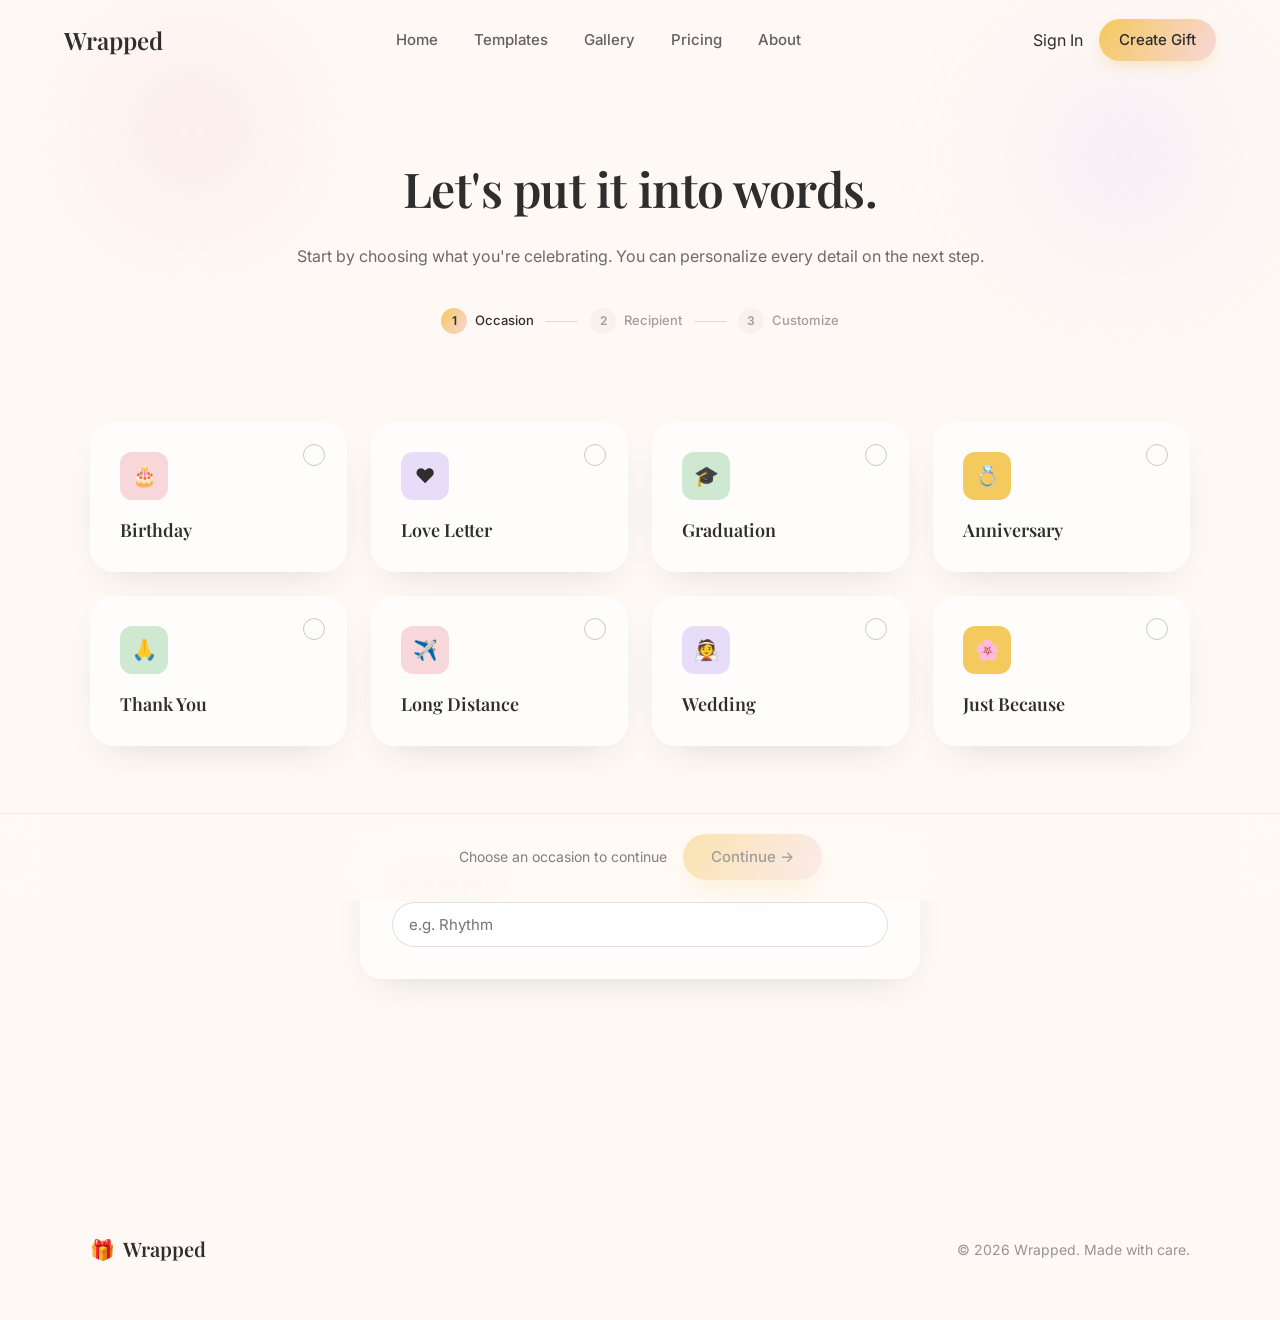
==== create-gift.html @ e84c3d4f "Add files via upload" ====
<!DOCTYPE html>
<html lang="en">
<head>
<meta charset="UTF-8" />
<meta name="viewport" content="width=device-width, initial-scale=1.0" />
<title>Create a Gift — Wrapped</title>
<meta name="description" content="Choose an occasion and start building a personalized digital gift on Wrapped." />

<link rel="preconnect" href="https://fonts.googleapis.com">
<link href="https://fonts.googleapis.com/css2?family=Playfair+Display:ital,wght@0,500;0,600;0,700;1,500&family=Inter:wght@400;500;600;700&display=swap" rel="stylesheet">
<link rel="stylesheet" href="style.css">
</head>

<body>

<!-- ============ NAVBAR (identical to index.html) ============ -->
<header class="navbar" id="navbar">
  <div class="navbar-inner">
    <a href="index.html" class="logo font-serif"><span>Wrapped</span></a>

    <nav class="nav-links">
      <a href="index.html">Home</a>
      <a href="#">Templates</a>
      <a href="#">Gallery</a>
      <a href="#">Pricing</a>
      <a href="#">About</a>
    </nav>

    <div class="nav-right">
      <a href="#">Sign In</a>
      <a href="create-gift.html" class="btn-primary">Create Gift</a>
    </div>

    <button class="menu-btn" id="menuBtn" aria-label="Toggle menu">
      <svg class="icon" viewBox="0 0 24 24"><line x1="3" y1="6" x2="21" y2="6"/><line x1="3" y1="12" x2="21" y2="12"/><line x1="3" y1="18" x2="21" y2="18"/></svg>
    </button>
  </div>

  <div class="mobile-menu" id="mobileMenu">
    <a href="index.html">Home</a>
    <a href="#">Templates</a>
    <a href="#">Gallery</a>
    <a href="#">Pricing</a>
    <a href="#">About</a>
    <a href="#">Sign In</a>
    <a href="create-gift.html" class="btn-primary" style="width:fit-content">Create Gift</a>
  </div>
</header>

<main>

  <!-- ============ PAGE HERO ============ -->
  <section class="page-hero">
    <div class="hero-bg">
      <div class="blob" style="top:10%; left:8%; width:180px; height:180px; background:var(--blush); filter:blur(60px); animation-duration:15s;"></div>
      <div class="blob" style="top:14%; left:80%; width:200px; height:200px; background:var(--lavender); filter:blur(65px); animation-duration:19s;"></div>
    </div>

    <div class="page-hero-inner reveal">
      <h1 class="font-serif">Let's put it into words.</h1>
      <p class="lead opacity-70">Start by choosing what you're celebrating. You can personalize every detail on the next step.</p>

      <!-- Step progress, built for reuse by editor.html / preview.html -->
      <div class="step-progress">
        <div class="step active">
          <span class="dot">1</span> Occasion
        </div>
        <span class="connector"></span>
        <div class="step">
          <span class="dot">2</span> Recipient
        </div>
        <span class="connector"></span>
        <div class="step">
          <span class="dot">3</span> Customize
        </div>
      </div>
    </div>
  </section>

  <!-- ============ OCCASION PICKER ============ -->
  <!-- No .occ-card exists on index.html to reuse (the homepage has no
       occasion grid), so this borrows .how-card's rounded/shadow/hover
       language instead — see .occasion-card in style.css. -->
  <section class="occasion-picker">
    <div class="occasion-grid" id="occasionGrid">
      <button type="button" class="reveal occasion-card" data-occasion="Birthday">
        <div class="occasion-icon" style="background:var(--blush)">🎂</div>
        <div class="title font-serif">Birthday</div>
        <span class="check"><svg viewBox="0 0 24 24" fill="none" stroke="currentColor"><polyline points="20 6 9 17 4 12"/></svg></span>
      </button>
      <button type="button" class="reveal occasion-card" data-occasion="Love Letter" style="transition-delay:60ms">
        <div class="occasion-icon" style="background:var(--lavender)">❤️</div>
        <div class="title font-serif">Love Letter</div>
        <span class="check"><svg viewBox="0 0 24 24" fill="none" stroke="currentColor"><polyline points="20 6 9 17 4 12"/></svg></span>
      </button>
      <button type="button" class="reveal occasion-card" data-occasion="Graduation" style="transition-delay:120ms">
        <div class="occasion-icon" style="background:var(--sage)">🎓</div>
        <div class="title font-serif">Graduation</div>
        <span class="check"><svg viewBox="0 0 24 24" fill="none" stroke="currentColor"><polyline points="20 6 9 17 4 12"/></svg></span>
      </button>
      <button type="button" class="reveal occasion-card" data-occasion="Anniversary" style="transition-delay:180ms">
        <div class="occasion-icon" style="background:var(--gold)">💍</div>
        <div class="title font-serif">Anniversary</div>
        <span class="check"><svg viewBox="0 0 24 24" fill="none" stroke="currentColor"><polyline points="20 6 9 17 4 12"/></svg></span>
      </button>
      <button type="button" class="reveal occasion-card" data-occasion="Thank You">
        <div class="occasion-icon" style="background:var(--sage)">🙏</div>
        <div class="title font-serif">Thank You</div>
        <span class="check"><svg viewBox="0 0 24 24" fill="none" stroke="currentColor"><polyline points="20 6 9 17 4 12"/></svg></span>
      </button>
      <button type="button" class="reveal occasion-card" data-occasion="Long Distance" style="transition-delay:60ms">
        <div class="occasion-icon" style="background:var(--blush)">✈️</div>
        <div class="title font-serif">Long Distance</div>
        <span class="check"><svg viewBox="0 0 24 24" fill="none" stroke="currentColor"><polyline points="20 6 9 17 4 12"/></svg></span>
      </button>
      <button type="button" class="reveal occasion-card" data-occasion="Wedding" style="transition-delay:120ms">
        <div class="occasion-icon" style="background:var(--lavender)">👰</div>
        <div class="title font-serif">Wedding</div>
        <span class="check"><svg viewBox="0 0 24 24" fill="none" stroke="currentColor"><polyline points="20 6 9 17 4 12"/></svg></span>
      </button>
      <button type="button" class="reveal occasion-card" data-occasion="Just Because" style="transition-delay:180ms">
        <div class="occasion-icon" style="background:var(--gold)">🌸</div>
        <div class="title font-serif">Just Because</div>
        <span class="check"><svg viewBox="0 0 24 24" fill="none" stroke="currentColor"><polyline points="20 6 9 17 4 12"/></svg></span>
      </button>
    </div>
  </section>

  <!-- ============ RECIPIENT ============ -->
  <section style="padding: 0 24px 48px;">
    <div class="recipient-card reveal">
      <label for="recipientName">Who is this gift for?</label>
      <input type="text" id="recipientName" name="recipientName" placeholder="e.g. Rhythm" autocomplete="off">
    </div>
  </section>

  <!-- ============ STICKY CONTINUE BAR ============ -->
  <div class="continue-bar">
    <span class="selection-hint" id="selectionHint">Choose an occasion to continue</span>
    <!-- Points to the next step of the flow (editor.html), to be built next -->
    <a href="editor.html" class="btn-hero" id="continueBtn" aria-disabled="true">Continue →</a>
  </div>

</main>

<!-- ============ FOOTER (identical to index.html) ============ -->
<footer class="footer">
  <div class="footer-inner">
    <div class="logo font-serif" style="font-size:1.25rem"><span>🎁</span><span>Wrapped</span></div>
    <div class="footer-copy">© <span id="year"></span> Wrapped. Made with care.</div>
  </div>
</footer>

<script src="script.js"></script>
<script src="create-gift.js"></script>
</body>
</html>
---- style.css ----
/* ==========================================================================
   WRAPPED — GLOBAL STYLESHEET
   Shared design system for the whole site (index.html, create-gift.html,
   and future pages). Extracted directly from the original index.html so
   the visual identity stays exactly the same.

   Sections:
     1. Design tokens
     2. Base / reset
     3. Animations
     4. Scroll-reveal utility
     5. Navbar
     6. Buttons
     7. Hero
     8. Gift box illustration
     9. Icons
    10. How it works
    11. Featured preview
    12. Testimonials
    13. Final CTA
    14. Footer
    15. Onboarding / create-gift page (new — additive only)
   ========================================================================== */

/* ---------- 1. Design tokens ---------- */
:root {
  --cream: #FFF9F5;
  --beige: #F6EFE8;
  --blush: #F8D7DA;
  --lavender: #E8DDF8;
  --gold: #F4C95D;
  --sage: #CFE8D2;
  --charcoal: #2E2E2E;
  --radius-lg: 28px;
  --radius-md: 22px;
  --radius-sm: 14px;
}

/* ---------- 2. Base / reset ---------- */
* { box-sizing: border-box; margin: 0; padding: 0; }
html { scroll-behavior: smooth; }
body {
  font-family: 'Inter', sans-serif;
  background: var(--cream);
  color: var(--charcoal);
  line-height: 1.5;
  -webkit-font-smoothing: antialiased;
}
h1, h2, h3, .font-serif { font-family: 'Playfair Display', serif; }
a { color: inherit; text-decoration: none; }
button { font-family: inherit; border: none; cursor: pointer; }
img, svg { display: block; }
.container { max-width: 1200px; margin: 0 auto; padding: 0 24px; }
.opacity-70 { opacity: .7; }
.opacity-65 { opacity: .65; }
.opacity-60 { opacity: .6; }
.opacity-50 { opacity: .5; }

/* ---------- 3. Animations ---------- */
@keyframes float {
  0%, 100% { transform: translateY(0px); }
  50% { transform: translateY(-14px); }
}
@keyframes floaty {
  0%, 100% { transform: translate(0,0); }
  50% { transform: translate(20px,-25px); }
}
@keyframes twinkle {
  0%, 100% { opacity: 0.2; }
  50% { opacity: 1; }
}
@keyframes sparkle {
  0%, 100% { opacity: 0.3; transform: scale(0.8) rotate(0deg); }
  50% { opacity: 1; transform: scale(1.1) rotate(15deg); }
}
@keyframes pulse {
  0%, 100% { opacity: 1; }
  50% { opacity: .4; }
}
.float-anim { animation: float 6s ease-in-out infinite; }
.twinkle-anim { animation: twinkle 3s ease-in-out infinite; }
.sparkle-anim { animation: sparkle 2.4s ease-in-out infinite; }
.pulse-anim { animation: pulse 1.8s ease-in-out infinite; }

/* ---------- 4. Scroll-reveal utility ---------- */
.reveal {
  opacity: 0;
  transform: translateY(28px);
  transition: opacity 0.8s cubic-bezier(.2,.8,.2,1), transform 0.8s cubic-bezier(.2,.8,.2,1);
}
.reveal.visible { opacity: 1; transform: translateY(0); }

@media (prefers-reduced-motion: reduce) {
  .float-anim, .twinkle-anim, .sparkle-anim, .pulse-anim { animation: none; }
  .reveal { transition: none; opacity: 1; transform: none; }
}

/* ---------- 5. Navbar ---------- */
.navbar {
  position: fixed; top: 0; left: 0; right: 0; z-index: 50;
  background: transparent; transition: all .5s ease;
}
.navbar.scrolled {
  background: rgba(255,249,245,0.75);
  backdrop-filter: blur(16px);
  -webkit-backdrop-filter: blur(16px);
  box-shadow: 0 8px 30px -12px rgba(46,46,46,0.12);
}
.navbar-inner {
  max-width: 1200px; margin: 0 auto; padding: 0 24px;
  height: 80px; display: flex; align-items: center; justify-content: space-between;
}
.logo { display: flex; align-items: center; gap: 8px; font-size: 1.5rem; font-weight: 600; }
.nav-links { display: flex; align-items: center; gap: 36px; }
.nav-links a { font-size: 15px; font-weight: 500; opacity: .75; transition: opacity .2s ease; }
.nav-links a:hover { opacity: 1; }
.nav-right { display: flex; align-items: center; gap: 16px; }
.menu-btn { display: none; background: none; }
.mobile-menu {
  display: none; flex-direction: column; gap: 16px;
  padding: 0 24px 24px; background: rgba(255,249,245,0.97);
}
.mobile-menu.open { display: flex; }
.mobile-menu a { font-size: 15px; font-weight: 500; }

@media (max-width: 860px) {
  .nav-links, .nav-right { display: none; }
  .menu-btn { display: block; }
}

/* ---------- 6. Buttons ---------- */
.btn-primary {
  padding: 10px 20px; border-radius: 999px; font-size: 15px; font-weight: 500;
  background: linear-gradient(120deg, var(--gold), var(--blush));
  color: var(--charcoal);
  box-shadow: 0 6px 18px -6px rgba(244,201,93,.6);
  transition: transform .25s ease;
  display: inline-block;
}
.btn-primary:hover { transform: translateY(-2px); }

.btn-outline {
  display: inline-flex; align-items: center; gap: 8px;
  padding: 14px 28px; border-radius: 999px; font-size: 15px; font-weight: 500;
  border: 1px solid rgba(46,46,46,0.15); background: transparent;
  transition: background .25s ease;
}
.btn-outline:hover { background: rgba(255,255,255,.5); }

.btn-hero {
  padding: 14px 28px; border-radius: 999px; font-size: 15px; font-weight: 500;
  background: linear-gradient(120deg, var(--gold), var(--blush));
  color: var(--charcoal);
  box-shadow: 0 12px 30px -10px rgba(244,201,93,.7);
  transition: transform .25s ease;
  display: inline-block;
}
.btn-hero:hover { transform: translateY(-2px); }

.btn-final {
  margin-top: 40px; padding: 16px 36px; border-radius: 999px; font-size: 16px; font-weight: 500;
  background: linear-gradient(120deg, var(--gold), var(--blush)); color: var(--charcoal);
  box-shadow: 0 20px 40px -15px rgba(244,201,93,.5);
  transition: transform .25s ease;
  display: inline-block;
}
.btn-final:hover { transform: translateY(-2px); }

/* Disabled state, reused by the Continue CTA on create-gift.html */
button:disabled,
button[aria-disabled="true"],
a[aria-disabled="true"] {
  opacity: .45;
  cursor: not-allowed;
  transform: none !important;
}

/* ---------- 7. Hero ---------- */
.hero { position: relative; padding: 160px 24px 112px; overflow: hidden; }
.hero-bg { position: absolute; inset: 0; pointer-events: none; overflow: hidden; }
.blob { position: absolute; border-radius: 50%; opacity: .4; animation: floaty ease-in-out infinite; }
.star {
  position: absolute; border-radius: 50%; background: #fff;
  box-shadow: 0 0 6px 2px rgba(244,201,93,0.6);
}
.hero-grid {
  position: relative; max-width: 1200px; margin: 0 auto;
  display: grid; grid-template-columns: 1fr 1fr; gap: 64px; align-items: center;
}
.hero h1 {
  font-size: 2.6rem; line-height: 1.12; font-weight: 600; letter-spacing: -0.01em;
}
.hero p.lead { margin-top: 24px; font-size: 1.125rem; line-height: 1.7; max-width: 540px; opacity: .7; }
.hero-actions { margin-top: 40px; display: flex; flex-wrap: wrap; align-items: center; gap: 16px; }

@media (max-width: 860px) {
  .hero-grid { grid-template-columns: 1fr; }
  .hero h1 { font-size: 2.1rem; }
}
@media (min-width: 861px) {
  .hero h1 { font-size: 3.75rem; line-height: 1.1; }
}

/* ---------- 8. Gift box illustration ---------- */
.gift-wrap { width: 320px; height: 320px; margin: 0 auto; position: relative; max-width: 100%; }
.gift-shadow {
  position: absolute; left: 50%; bottom: -10px; transform: translateX(-50%);
  width: 220px; height: 34px; border-radius: 9999px;
  background: radial-gradient(ellipse, rgba(46,46,46,0.18), transparent 70%);
  filter: blur(4px);
}
.gift-scene { position: relative; width: 100%; height: 100%; }
.gift-glow {
  position: absolute; inset: 0; border-radius: 28px;
  background: radial-gradient(circle at 50% 45%, rgba(244,201,93,0.45), transparent 65%);
  filter: blur(18px); opacity: 0.35; transition: opacity .5s ease;
}
.gift-body {
  position: absolute; left: 50%; bottom: 20px; transform: translateX(-50%);
  width: 210px; height: 160px; border-radius: 22px;
  background: linear-gradient(160deg, var(--blush) 0%, var(--gold) 100%);
  box-shadow: 0 25px 60px -15px rgba(46,46,46,0.35);
}
.gift-body::after {
  content: ''; position: absolute; top: 0; bottom: 0; left: 50%; transform: translateX(-50%);
  width: 26px; background: var(--cream); opacity: 0.9;
}
.gift-lid {
  position: absolute; left: 50%; bottom: 168px; transform: translateX(-50%);
  width: 232px; height: 46px; border-radius: 20px;
  background: linear-gradient(160deg, var(--lavender) 0%, var(--blush) 100%);
  box-shadow: 0 12px 24px -8px rgba(46,46,46,0.25);
  transition: bottom 0.5s ease-out;
}
.gift-lid::after {
  content: ''; position: absolute; top: 0; bottom: 0; left: 50%; transform: translateX(-50%);
  width: 30px; background: var(--cream); opacity: 0.9;
}
.gift-bow {
  position: absolute; left: 50%; bottom: 204px; transform: translateX(-50%) rotate(0deg);
  transition: all 0.5s ease;
}
.gift-wrap:hover .gift-glow { opacity: 1; }
.gift-wrap:hover .gift-lid { bottom: 190px; }
.gift-wrap:hover .gift-bow { bottom: 226px; transform: translateX(-50%) rotate(-4deg); }
.icon-sparkle { position: absolute; }

/* ---------- 9. Icons ---------- */
.icon { width: 24px; height: 24px; stroke: currentColor; fill: none; stroke-width: 1.8; stroke-linecap: round; stroke-linejoin: round; }

/* ---------- 10. How it works ---------- */
.how { padding: 112px 24px; }
.section-title {
  text-align: center; font-size: 2.5rem; font-weight: 600; margin-bottom: 64px;
}
.how-grid { max-width: 1100px; margin: 0 auto; position: relative; display: grid; grid-template-columns: repeat(3,1fr); gap: 40px; }
.dot-line {
  display: none; position: absolute; top: 64px; left: 16%; right: 16%;
  border-top: 2px dashed rgba(46,46,46,0.15);
}
@media (min-width: 861px) { .dot-line { display: block; } }
@media (max-width: 860px) { .how-grid { grid-template-columns: 1fr; } }
.how-card {
  position: relative; border-radius: 24px; padding: 32px;
  background: rgba(255,255,255,0.7);
  box-shadow: 0 15px 40px -20px rgba(46,46,46,0.2);
  transition: transform .3s ease;
}
.how-card:hover { transform: translateY(-8px); }
.how-icon {
  width: 56px; height: 56px; border-radius: 16px;
  display: flex; align-items: center; justify-content: center;
  margin-bottom: 24px;
}
.how-card h3 { font-size: 1.25rem; font-weight: 600; margin-bottom: 12px; }
.how-card p { font-size: 15px; line-height: 1.6; opacity: .65; }

/* ---------- 11. Featured preview ---------- */
.preview { padding: 112px 24px; }
.preview-intro { text-align: center; margin-bottom: 56px; }
.preview-intro p { margin-top: 16px; font-size: 15px; opacity: .65; }
.browser-mock {
  max-width: 900px; margin: 0 auto; border-radius: var(--radius-lg); overflow: hidden;
  background: #fff; box-shadow: 0 40px 80px -30px rgba(46,46,46,0.35);
}
.browser-bar { display: flex; align-items: center; gap: 8px; padding: 14px 20px; background: var(--beige); }
.browser-bar span { width: 12px; height: 12px; border-radius: 50%; }
.preview-body {
  position: relative; padding: 56px 32px;
  background: linear-gradient(160deg, var(--cream), #fdf1f2);
}
@media (min-width: 700px) { .preview-body { padding: 56px 56px; } }
.live-badge {
  position: absolute; top: 24px; right: 24px; display: flex; align-items: center; gap: 8px;
  font-size: 12px; font-weight: 500; padding: 6px 12px; border-radius: 999px;
  background: var(--charcoal); color: var(--cream);
}
.live-dot { width: 6px; height: 6px; border-radius: 50%; background: var(--gold); }
.eyebrow { font-size: .875rem; letter-spacing: .05em; text-transform: uppercase; opacity: .5; }
.preview-body h3 { margin-top: 8px; font-size: 1.9rem; font-weight: 600; max-width: 480px; }
.preview-body p.desc { margin-top: 16px; max-width: 420px; font-size: 15px; line-height: 1.6; opacity: .7; }
.preview-details {
  margin-top: 40px; display: grid; grid-template-columns: 1fr; gap: 24px; align-items: end;
}
@media (min-width: 700px) { .preview-details { grid-template-columns: repeat(3, 1fr); } }
.polaroids { display: flex; }
.polaroid {
  width: 80px; height: 96px; background: #fff; border-radius: 6px; box-shadow: 0 8px 18px -6px rgba(46,46,46,.3);
  padding: 6px; margin-left: -24px;
}
.polaroid:first-child { margin-left: 0; }
.polaroid .fill { width: 100%; height: 64px; border-radius: 3px; }
.timeline { display: flex; align-items: center; gap: 8px; }
.timeline-dots { display: flex; gap: 6px; }
.timeline-dots span { width: 8px; height: 8px; border-radius: 50%; background: rgba(46,46,46,.15); }
.timeline-dots span.active { background: var(--gold); }

/* ---------- 12. Testimonials ---------- */
.testimonials { padding: 112px 24px; }
.test-grid { max-width: 1100px; margin: 0 auto; display: grid; grid-template-columns: repeat(3, 1fr); gap: 32px; }
@media (max-width: 860px) { .test-grid { grid-template-columns: 1fr; } }
.test-card {
  border-radius: 24px; padding: 32px;
  background: rgba(255,255,255,0.55); backdrop-filter: blur(12px); -webkit-backdrop-filter: blur(12px);
  box-shadow: 0 15px 35px -20px rgba(46,46,46,0.25);
}
.stars { display: flex; gap: 4px; margin-bottom: 20px; color: var(--gold); }
.test-card p.quote { font-size: 15px; line-height: 1.6; opacity: .8; }
.test-author { margin-top: 24px; display: flex; align-items: center; gap: 12px; }
.avatar {
  width: 40px; height: 40px; border-radius: 50%; display: flex; align-items: center; justify-content: center;
  font-weight: 500; font-family: 'Playfair Display', serif;
}
.test-author .name { font-size: 14px; font-weight: 500; }

/* ---------- 13. Final CTA ---------- */
.final-cta {
  position: relative; padding: 128px 24px; overflow: hidden; text-align: center; background: var(--charcoal);
}
.final-cta-bg {
  position: absolute; inset: 0;
  background: radial-gradient(circle at 50% 30%, rgba(244,201,93,0.25), transparent 60%),
              radial-gradient(circle at 20% 80%, rgba(232,221,248,0.2), transparent 55%);
}
.final-cta-content { position: relative; max-width: 640px; margin: 0 auto; }
.final-cta h2 { color: #fff; font-size: 2.5rem; font-weight: 600; }
.final-cta p { margin-top: 20px; color: rgba(255,255,255,.7); font-size: 1.125rem; }

/* ---------- 14. Footer ---------- */
.footer { padding: 56px 24px; background: var(--cream); }
.footer-inner {
  max-width: 1100px; margin: 0 auto; display: flex; flex-direction: column; gap: 32px;
}
@media (min-width: 700px) {
  .footer-inner { flex-direction: row; align-items: center; justify-content: space-between; }
}
.footer-copy { font-size: 14px; opacity: .5; }

/* ==========================================================================
   15. ONBOARDING / CREATE-GIFT PAGE  (new — additive only)
   index.html has no stats section and no occasion grid, so there is no
   existing .occ-card / .stat-card to reuse for occasion selection. These
   new rules borrow the same visual language already established by
   .how-card (rounded 24px, soft shadow, translateY hover) and .live-badge
   (charcoal pill) instead of introducing a different aesthetic.
   ========================================================================== */

/* Page hero: shorter version of .hero, no gift-box illustration */
.page-hero { position: relative; padding: 152px 24px 64px; overflow: hidden; text-align: center; }
.page-hero-inner { position: relative; max-width: 720px; margin: 0 auto; }
.page-hero h1 { font-size: 2.25rem; font-weight: 600; letter-spacing: -0.01em; }
@media (min-width: 861px) { .page-hero h1 { font-size: 3rem; } }
.page-hero p.lead { margin: 20px auto 0; }

/* Step progress indicator, built for reuse by editor.html / preview.html */
.step-progress {
  display: flex; align-items: center; justify-content: center; gap: 12px;
  margin-top: 40px; flex-wrap: wrap;
}
.step-progress .step {
  display: flex; align-items: center; gap: 8px;
  font-size: 13px; font-weight: 500; opacity: .45;
}
.step-progress .step.active { opacity: 1; }
.step-progress .step .dot {
  width: 26px; height: 26px; border-radius: 50%;
  display: flex; align-items: center; justify-content: center;
  font-size: 12px; font-weight: 600;
  background: rgba(46,46,46,0.08); color: var(--charcoal);
}
.step-progress .step.active .dot {
  background: linear-gradient(120deg, var(--gold), var(--blush));
}
.step-progress .step.done .dot { background: var(--sage); }
.step-progress .connector { width: 32px; height: 1px; background: rgba(46,46,46,0.15); }

/* Occasion picker — same rhythm as .occasions/.how, new .occasion-card
   reuses .how-card's rounded/shadow/hover language plus a selected state */
.occasion-picker { padding: 24px 24px 96px; }
.occasion-grid {
  max-width: 1100px; margin: 0 auto; display: grid;
  grid-template-columns: repeat(4, 1fr); gap: 24px;
}
@media (max-width: 860px) { .occasion-grid { grid-template-columns: repeat(2, 1fr); } }
.occasion-card {
  position: relative; border-radius: 24px; padding: 28px; min-height: 150px;
  display: flex; flex-direction: column; justify-content: space-between; gap: 16px;
  background: rgba(255,255,255,0.7);
  box-shadow: 0 15px 40px -20px rgba(46,46,46,0.2);
  transition: transform .3s ease, box-shadow .3s ease;
  cursor: pointer; border: 2px solid transparent;
  text-align: left; width: 100%; font-family: inherit; color: inherit;
}
.occasion-card:hover { transform: translateY(-8px); }
.occasion-card.selected {
  border-color: var(--charcoal);
  box-shadow: 0 15px 40px -16px rgba(46,46,46,0.4);
}
.occasion-icon {
  width: 48px; height: 48px; border-radius: 12px;
  display: flex; align-items: center; justify-content: center; font-size: 1.25rem;
}
.occasion-card .title { font-size: 1.125rem; font-weight: 600; }
.occasion-card .check {
  position: absolute; top: 20px; right: 20px;
  width: 22px; height: 22px; border-radius: 50%;
  border: 1.5px solid rgba(46,46,46,0.25);
  display: flex; align-items: center; justify-content: center;
  transition: background .2s ease, border-color .2s ease;
}
.occasion-card.selected .check { background: var(--charcoal); border-color: var(--charcoal); }
.occasion-card .check svg { display: none; width: 12px; height: 12px; stroke: var(--cream); stroke-width: 3; }
.occasion-card.selected .check svg { display: block; }

/* Recipient card — same glass treatment as .how-card */
.recipient-card {
  max-width: 560px; margin: 0 auto 64px;
  border-radius: var(--radius-md); padding: 32px;
  background: rgba(255,255,255,0.7);
  box-shadow: 0 15px 40px -20px rgba(46,46,46,0.2);
}
.recipient-card label {
  display: block; font-size: 13px; font-weight: 500; opacity: .6; margin-bottom: 8px;
}
.recipient-card input[type="text"] {
  width: 100%; padding: 12px 16px; font-size: 15px; font-family: inherit;
  border-radius: 999px; border: 1px solid rgba(46,46,46,0.15);
  background: #fff; color: var(--charcoal);
  transition: border-color .2s ease, box-shadow .2s ease;
}
.recipient-card input[type="text"]:focus {
  outline: none; border-color: var(--gold);
  box-shadow: 0 0 0 3px rgba(244,201,93,0.25);
}

/* Sticky continue bar — same pill/blur language as .navbar.scrolled */
.continue-bar {
  position: sticky; bottom: 0; left: 0; right: 0; z-index: 40;
  display: flex; align-items: center; justify-content: center; gap: 16px;
  padding: 20px 24px;
  background: rgba(255,249,245,0.85);
  backdrop-filter: blur(16px); -webkit-backdrop-filter: blur(16px);
  border-top: 1px solid rgba(46,46,46,0.08);
}
.continue-bar .selection-hint { font-size: 14px; opacity: .6; }
.continue-bar .btn-hero { padding: 12px 28px; }
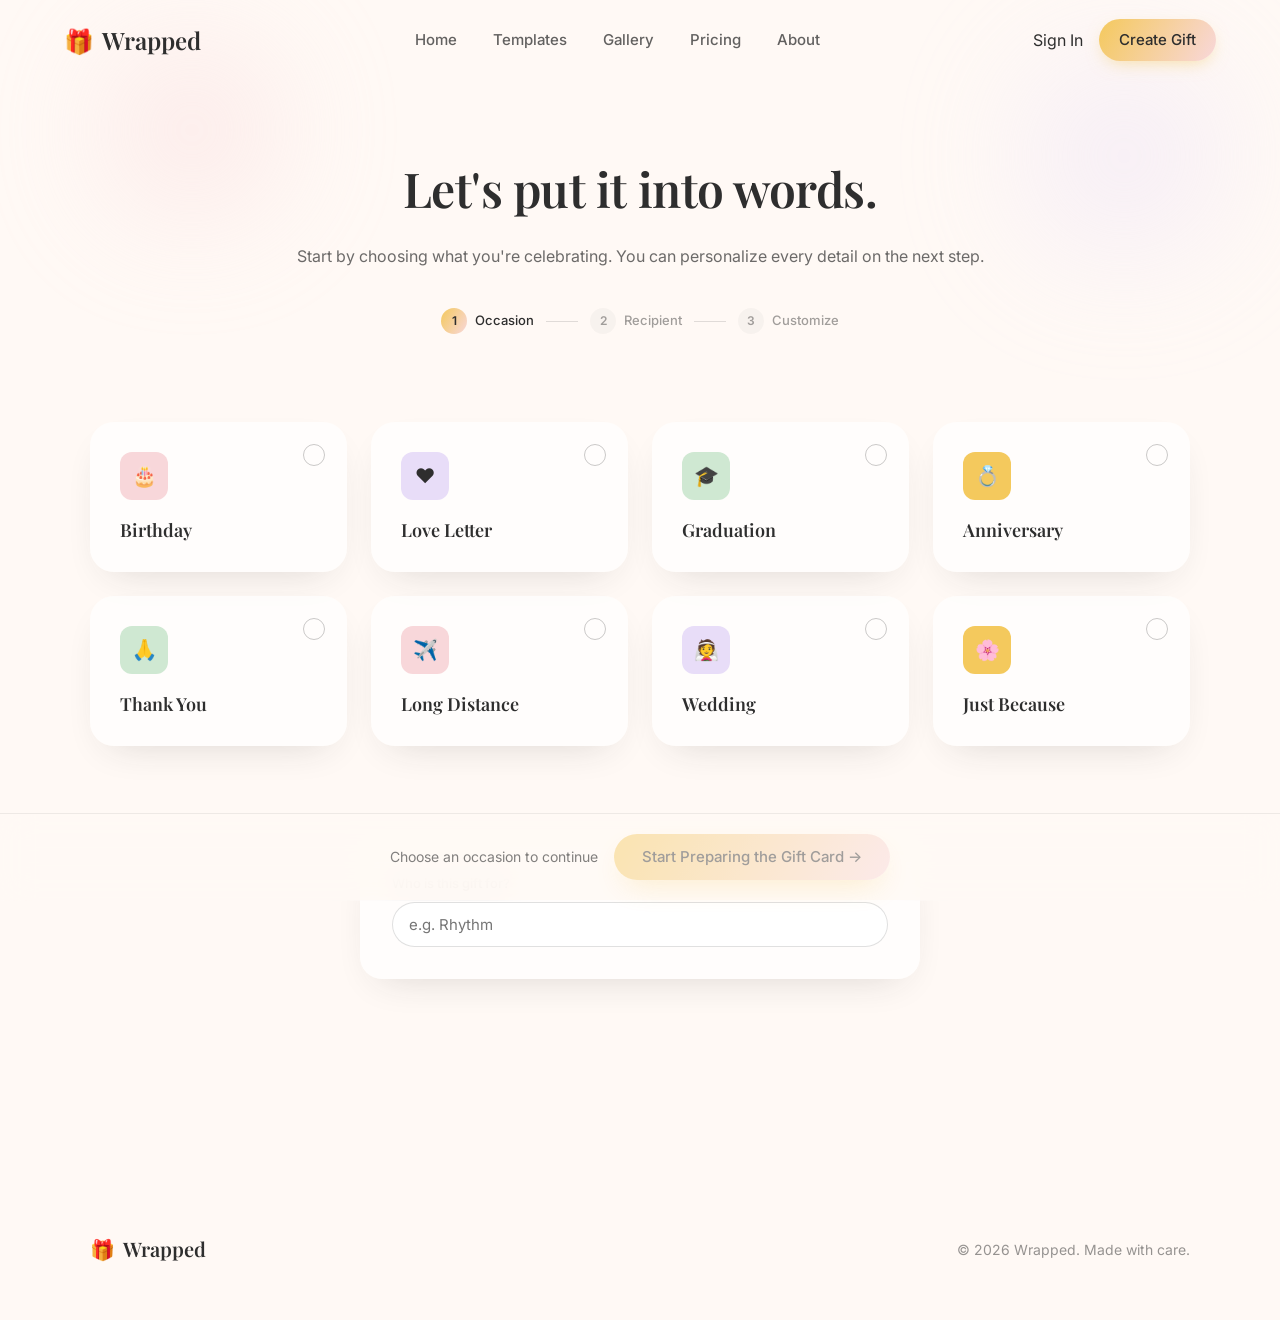
==== commit 779f04af: "Refactor create-gift.html structure and content Updated the HTML structure and content for the creat" ====
--- a/create-gift.html
+++ b/create-gift.html
@@ -16,7 +16,7 @@
 <!-- ============ NAVBAR (identical to index.html) ============ -->
 <header class="navbar" id="navbar">
   <div class="navbar-inner">
-    <a href="index.html" class="logo font-serif"><span>Wrapped</span></a>
+    <a href="index.html" class="logo font-serif"><span>🎁</span><span>Wrapped</span></a>
 
     <nav class="nav-links">
       <a href="index.html">Home</a>
@@ -137,8 +137,8 @@
   <!-- ============ STICKY CONTINUE BAR ============ -->
   <div class="continue-bar">
     <span class="selection-hint" id="selectionHint">Choose an occasion to continue</span>
-    <!-- Points to the next step of the flow (editor.html), to be built next -->
-    <a href="editor.html" class="btn-hero" id="continueBtn" aria-disabled="true">Continue →</a>
+    <!-- Points to the writing studio (editor.html), the next step of the flow -->
+    <a href="editor.html" class="btn-hero" id="continueBtn" aria-disabled="true">Start Preparing the Gift Card →</a>
   </div>
 
 </main>
@@ -154,4 +154,4 @@
 <script src="script.js"></script>
 <script src="create-gift.js"></script>
 </body>
-</html>+</html>
--- a/style.css
+++ b/style.css
@@ -20,6 +20,7 @@
     13. Final CTA
     14. Footer
     15. Onboarding / create-gift page (new — additive only)
+    16. Gift Card Editor / Writing Studio — editor.html (new — additive only)
    ========================================================================== */
 
 /* ---------- 1. Design tokens ---------- */
@@ -34,6 +35,14 @@
   --radius-lg: 28px;
   --radius-md: 22px;
   --radius-sm: 14px;
+
+  /* Diary/paper palette for editor.html — close cousins of the tokens
+     above (same cream, same gold, same sage) plus two new accents the
+     brief calls for: a warmer paper cream and a muted ink brown. */
+  --paper-cream: #F7F3EE;
+  --paper-line: rgba(91, 70, 54, 0.08);
+  --ink-brown: #5B4636;
+  --dusty-rose: #E7B8AE;
 }
 
 /* ---------- 2. Base / reset ---------- */
@@ -463,4 +472,343 @@
   border-top: 1px solid rgba(46,46,46,0.08);
 }
 .continue-bar .selection-hint { font-size: 14px; opacity: .6; }
-.continue-bar .btn-hero { padding: 12px 28px; }+.continue-bar .btn-hero { padding: 12px 28px; }
+
+/* ==========================================================================
+   16. GIFT CARD EDITOR / WRITING STUDIO  (editor.html — new, additive only)
+   Reuses: tokens, .navbar/.nav-links/.mobile-menu, .btn-hero/.btn-outline,
+   .page-hero/.step-progress (from section 15), .icon, radii, shadows.
+   New here: the diary paper, the floating toolbar, the side panel, and the
+   wrap-up preview modal. Palette stays inside the same family — paper-cream
+   plays the role .cream plays elsewhere, ink-brown stands in for charcoal
+   on the paper itself, dusty-rose/sage/gold are the same accent trio.
+   ========================================================================== */
+
+.font-handwritten { font-family: 'Caveat', 'Playfair Display', cursive; }
+
+/* ---------- Studio shell ---------- */
+.studio {
+  position: relative;
+  padding: 24px 24px 0;
+  min-height: 70vh;
+  overflow: hidden;
+}
+
+/* Soft paper-colored wash + floating ambient elements behind the editor */
+.studio-bg {
+  position: absolute; inset: 0; z-index: 0;
+  background: linear-gradient(180deg, var(--beige) 0%, var(--paper-cream) 100%);
+  pointer-events: none; overflow: hidden;
+}
+.studio-bg .float-token {
+  position: absolute; font-size: 1.4rem; opacity: .5;
+  animation: driftGentle ease-in-out infinite;
+}
+@keyframes driftGentle {
+  0%, 100% { transform: translate(0,0) rotate(0deg); }
+  50% { transform: translate(10px,-16px) rotate(8deg); }
+}
+@media (prefers-reduced-motion: reduce) {
+  .studio-bg .float-token { animation: none; }
+}
+
+/* ---------- Floating toolbar ---------- */
+.editor-toolbar {
+  position: relative; z-index: 5;
+  max-width: 900px; margin: 0 auto 24px;
+  display: flex; flex-wrap: wrap; align-items: center; gap: 8px;
+  padding: 10px 14px; border-radius: 999px;
+  background: rgba(255,255,255,0.65);
+  backdrop-filter: blur(14px); -webkit-backdrop-filter: blur(14px);
+  box-shadow: 0 15px 35px -20px rgba(46,46,46,0.3);
+  border: 1px solid rgba(255,255,255,0.5);
+}
+.toolbar-group { display: flex; align-items: center; gap: 4px; padding: 0 6px; }
+.toolbar-divider { width: 1px; height: 22px; background: rgba(91,70,54,0.15); flex-shrink: 0; }
+.toolbar-btn {
+  display: flex; align-items: center; justify-content: center;
+  width: 34px; height: 34px; border-radius: 10px;
+  background: transparent; color: var(--ink-brown);
+  transition: background .2s ease, transform .2s ease;
+  position: relative;
+}
+.toolbar-btn:hover { background: rgba(91,70,54,0.08); transform: translateY(-1px); }
+.toolbar-btn.active { background: linear-gradient(120deg, var(--gold), var(--dusty-rose)); color: var(--charcoal); }
+.toolbar-select {
+  font-family: inherit; font-size: 13px; font-weight: 500; color: var(--ink-brown);
+  background: transparent; border: none; padding: 6px 4px; cursor: pointer;
+}
+.toolbar-select:focus { outline: none; }
+.toolbar-label { font-size: 11px; font-weight: 600; text-transform: uppercase; letter-spacing: .04em; opacity: .45; padding: 0 2px; }
+
+/* Sticker picker popover */
+.sticker-popover {
+  position: absolute; top: calc(100% + 10px); left: 50%; transform: translateX(-50%);
+  display: none; grid-template-columns: repeat(5, 1fr); gap: 6px;
+  padding: 12px; border-radius: 18px; width: 220px;
+  background: rgba(255,255,255,0.9);
+  backdrop-filter: blur(14px); -webkit-backdrop-filter: blur(14px);
+  box-shadow: 0 15px 35px -15px rgba(46,46,46,0.35);
+  z-index: 20;
+}
+.sticker-popover.open { display: grid; }
+.sticker-popover button {
+  font-size: 1.25rem; background: transparent; border-radius: 10px; padding: 6px;
+  transition: background .2s ease, transform .2s ease;
+}
+.sticker-popover button:hover { background: rgba(91,70,54,0.08); transform: scale(1.15); }
+.toolbar-btn-wrap { position: relative; }
+
+/* ---------- Studio layout: paper + side panel ---------- */
+.studio-layout {
+  position: relative; z-index: 5;
+  max-width: 1200px; margin: 0 auto; padding-bottom: 56px;
+  display: grid; grid-template-columns: 1fr 320px; gap: 32px; align-items: start;
+}
+@media (max-width: 980px) {
+  .studio-layout { grid-template-columns: 1fr; }
+}
+
+/* ---------- Diary paper ---------- */
+.paper-stage { display: flex; justify-content: center; }
+.diary-paper {
+  position: relative;
+  width: 100%; max-width: 620px; min-height: 600px;
+  padding: 56px 48px 72px;
+  background: var(--paper-cream);
+  background-image:
+    repeating-linear-gradient(var(--paper-cream) 0 27px, var(--paper-line) 27px 28px);
+  filter: drop-shadow(0 30px 45px rgba(46,32,23,0.22));
+  clip-path: polygon(
+    1% 2%, 8% 0%, 19% 1.5%, 31% 0%, 44% 1%, 57% 0%, 69% 1.5%, 82% 0%, 94% 1%, 100% 2.5%,
+    99% 18%, 100% 34%, 99% 50%, 100% 66%, 99% 82%, 100% 97.5%,
+    92% 100%, 80% 98.7%, 68% 100%, 55% 99%, 42% 100%, 30% 98.7%, 18% 100%, 6% 99%, 0% 97.5%,
+    1% 82%, 0% 66%, 1% 50%, 0% 34%, 1% 18%
+  );
+  transition: background .4s ease;
+}
+
+/* Background themes — swap the accent wash behind the ruled lines */
+.diary-paper[data-theme="vintage"] {
+  background-color: var(--paper-cream);
+}
+.diary-paper[data-theme="romantic"] {
+  background-color: #FBEFEC;
+}
+.diary-paper[data-theme="celebration"] {
+  background-color: #FDF6E6;
+}
+.diary-paper[data-theme="minimal"] {
+  background-color: #FDFCFA;
+  background-image: none;
+}
+
+.paperclip {
+  position: absolute; top: -18px; left: 46px; width: 34px; height: 54px;
+  transform: rotate(-8deg); opacity: .85; z-index: 3; pointer-events: none;
+}
+
+.dear-line {
+  display: flex; align-items: baseline; gap: 8px;
+  font-size: 1.75rem; color: var(--ink-brown); margin-bottom: 20px;
+}
+.dear-line span.static { font-family: 'Caveat', cursive; }
+#recipientNameField {
+  font-family: 'Caveat', cursive; font-size: 1.75rem; color: var(--ink-brown);
+  background: transparent; border: none; border-bottom: 1.5px dashed rgba(91,70,54,0.3);
+  min-width: 140px; flex: 1; padding: 0 2px 2px;
+}
+#recipientNameField:focus { outline: none; border-color: var(--gold); }
+
+.message-area {
+  width: 100%; min-height: 320px; resize: vertical;
+  font-family: 'Caveat', cursive; font-size: 1.5rem; line-height: 1.9;
+  color: var(--ink-brown); background: transparent; border: none;
+  text-align: left;
+}
+.message-area::placeholder { color: rgba(91,70,54,0.4); }
+.message-area:focus { outline: none; }
+
+/* Text style/size modifiers applied by the toolbar */
+.message-area.font-elegant, .dear-line.font-elegant #recipientNameField, .dear-line.font-elegant span.static {
+  font-family: 'Playfair Display', serif; font-style: italic;
+}
+.message-area.font-modern, .dear-line.font-modern #recipientNameField, .dear-line.font-modern span.static {
+  font-family: 'Inter', sans-serif; font-style: normal;
+}
+.message-area.size-small { font-size: 1.15rem; }
+.message-area.size-medium { font-size: 1.5rem; }
+.message-area.size-large { font-size: 1.9rem; }
+
+.photo-slot {
+  margin-top: 24px; width: 160px; height: 160px; border-radius: 10px;
+  background: rgba(91,70,54,0.06);
+  border: 1.5px dashed rgba(91,70,54,0.25);
+  display: flex; flex-direction: column; align-items: center; justify-content: center;
+  gap: 6px; cursor: pointer; overflow: hidden; transition: background .2s ease, transform .2s ease;
+  box-shadow: 0 10px 24px -14px rgba(46,32,23,0.3);
+}
+.photo-slot:hover { background: rgba(91,70,54,0.1); transform: translateY(-2px); }
+.photo-slot span { font-size: 12px; color: var(--ink-brown); opacity: .6; text-align: center; padding: 0 10px; }
+.photo-slot img { width: 100%; height: 100%; object-fit: cover; display: block; }
+
+.signature-preview {
+  position: absolute; bottom: 36px; right: 48px;
+  font-family: 'Caveat', cursive; font-size: 1.75rem; color: var(--ink-brown);
+  opacity: 0; transition: opacity .3s ease;
+}
+.signature-preview.visible { opacity: .85; }
+
+/* Placed stickers — draggable emoji layer on the paper */
+.sticker-layer { position: absolute; inset: 0; pointer-events: none; }
+.placed-sticker {
+  position: absolute; font-size: 1.6rem; cursor: grab; pointer-events: auto;
+  user-select: none; transition: transform .15s ease; filter: drop-shadow(0 4px 6px rgba(46,32,23,.2));
+}
+.placed-sticker:active { cursor: grabbing; transform: scale(1.1); }
+
+/* ---------- Side panel ---------- */
+.side-panel {
+  border-radius: var(--radius-md); padding: 28px;
+  background: rgba(255,255,255,0.65);
+  backdrop-filter: blur(14px); -webkit-backdrop-filter: blur(14px);
+  box-shadow: 0 15px 40px -20px rgba(46,46,46,0.25);
+  border: 1px solid rgba(255,255,255,0.5);
+}
+.side-panel h2 {
+  font-size: 1.35rem; color: var(--ink-brown); margin-bottom: 6px;
+}
+.side-panel > p.subtitle { font-size: 13px; opacity: .6; margin-bottom: 24px; }
+
+.panel-section { margin-bottom: 26px; }
+.panel-section:last-child { margin-bottom: 0; }
+.panel-section h3 {
+  font-family: 'Inter', sans-serif; font-size: 12px; font-weight: 600;
+  text-transform: uppercase; letter-spacing: .05em; opacity: .55; margin-bottom: 12px;
+}
+
+.upload-btn {
+  display: flex; align-items: center; gap: 10px; width: 100%;
+  padding: 12px 16px; border-radius: 14px;
+  background: rgba(91,70,54,0.06); color: var(--ink-brown);
+  font-size: 14px; font-weight: 500; transition: background .2s ease;
+}
+.upload-btn:hover { background: rgba(91,70,54,0.12); }
+
+.swatch-row { display: flex; gap: 10px; flex-wrap: wrap; }
+.swatch {
+  width: 40px; height: 40px; border-radius: 12px; cursor: pointer;
+  border: 2px solid transparent; transition: transform .2s ease, border-color .2s ease;
+}
+.swatch:hover { transform: translateY(-2px); }
+.swatch.selected { border-color: var(--ink-brown); }
+
+.chip-row { display: flex; gap: 8px; flex-wrap: wrap; }
+.chip {
+  display: flex; align-items: center; gap: 6px;
+  padding: 8px 14px; border-radius: 999px; font-size: 13px; font-weight: 500;
+  background: rgba(91,70,54,0.06); color: var(--ink-brown);
+  transition: background .2s ease, transform .2s ease;
+}
+.chip:hover { transform: translateY(-1px); }
+.chip.selected { background: linear-gradient(120deg, var(--gold), var(--dusty-rose)); }
+
+.music-row { display: flex; flex-direction: column; gap: 8px; }
+.music-option {
+  display: flex; align-items: center; gap: 10px; width: 100%;
+  padding: 10px 14px; border-radius: 14px;
+  background: rgba(91,70,54,0.06); color: var(--ink-brown); font-size: 13px; font-weight: 500;
+  transition: background .2s ease;
+}
+.music-option:hover { background: rgba(91,70,54,0.12); }
+.music-option.selected { background: rgba(244,201,93,0.25); }
+.music-option .note-icon { width: 26px; height: 26px; border-radius: 50%; background: var(--charcoal); color: var(--cream); display: flex; align-items: center; justify-content: center; flex-shrink: 0; }
+
+.signature-input {
+  width: 100%; padding: 12px 16px; font-size: 15px; font-family: inherit;
+  border-radius: 999px; border: 1px solid rgba(91,70,54,0.2);
+  background: #fff; color: var(--ink-brown);
+}
+.signature-input:focus { outline: none; border-color: var(--gold); box-shadow: 0 0 0 3px rgba(244,201,93,0.25); }
+
+/* ---------- Wrap bar ---------- */
+.wrap-bar {
+  position: sticky; bottom: 0; left: 0; right: 0; z-index: 40;
+  display: flex; align-items: center; justify-content: center; gap: 16px;
+  padding: 20px 24px;
+  background: rgba(247,243,238,0.9);
+  backdrop-filter: blur(16px); -webkit-backdrop-filter: blur(16px);
+  border-top: 1px solid rgba(91,70,54,0.1);
+}
+.wrap-bar .hint { font-size: 13px; color: var(--ink-brown); opacity: .6; }
+.btn-wrap {
+  padding: 15px 34px; border-radius: 999px; font-size: 15px; font-weight: 600;
+  background: linear-gradient(120deg, var(--gold), var(--dusty-rose));
+  color: var(--charcoal);
+  box-shadow: 0 16px 34px -12px rgba(231,184,174,.8);
+  transition: transform .25s ease;
+}
+.btn-wrap:hover { transform: translateY(-2px) scale(1.02); }
+
+/* ---------- Wrap preview modal ---------- */
+.wrap-modal-overlay {
+  position: fixed; inset: 0; z-index: 100;
+  background: rgba(46,32,23,0.55);
+  display: none; align-items: center; justify-content: center; padding: 24px;
+  opacity: 0; transition: opacity .35s ease;
+}
+.wrap-modal-overlay.open { display: flex; }
+.wrap-modal-overlay.visible { opacity: 1; }
+
+.wrap-modal {
+  position: relative; width: 100%; max-width: 420px;
+  background: var(--paper-cream); border-radius: 22px;
+  padding: 40px 32px 32px; text-align: center;
+  box-shadow: 0 40px 80px -20px rgba(0,0,0,0.45);
+  transform: scale(.85) translateY(20px); transition: transform .4s cubic-bezier(.2,.8,.2,1);
+}
+.wrap-modal-overlay.visible .wrap-modal { transform: scale(1) translateY(0); }
+
+.envelope {
+  width: 140px; height: 100px; margin: 0 auto 20px; position: relative;
+}
+.envelope .body { position: absolute; inset: 0; background: linear-gradient(160deg, var(--dusty-rose), var(--gold)); border-radius: 8px; box-shadow: 0 15px 30px -10px rgba(46,32,23,.4); }
+.envelope .flap {
+  position: absolute; top: 0; left: 0; right: 0; height: 55px;
+  background: linear-gradient(160deg, var(--gold), var(--dusty-rose));
+  clip-path: polygon(0 0, 50% 60%, 100% 0);
+  transform-origin: top center; animation: flapOpen 1.2s ease .3s both;
+}
+@keyframes flapOpen {
+  0% { transform: rotateX(0deg); }
+  60% { transform: rotateX(190deg); }
+  100% { transform: rotateX(180deg); }
+}
+.envelope .seal {
+  position: absolute; top: 40px; left: 50%; transform: translateX(-50%);
+  width: 34px; height: 34px; border-radius: 50%;
+  background: var(--charcoal); color: var(--cream);
+  display: flex; align-items: center; justify-content: center; font-size: 14px;
+  box-shadow: 0 6px 12px -4px rgba(0,0,0,.4);
+  animation: sealFade .3s ease .9s both;
+}
+@keyframes sealFade { from { opacity: 1; } to { opacity: 0; } }
+
+.wrap-modal h3 { font-size: 1.5rem; color: var(--ink-brown); margin-bottom: 8px; }
+.wrap-modal p.preview-line { font-family: 'Caveat', cursive; font-size: 1.35rem; color: var(--ink-brown); opacity: .85; margin-bottom: 24px; line-height: 1.5; }
+.wrap-modal-actions { display: flex; flex-direction: column; gap: 10px; }
+.wrap-modal-actions .btn-hero { width: 100%; }
+.wrap-modal-close {
+  font-size: 13px; font-weight: 500; color: var(--ink-brown); opacity: .55;
+  padding: 6px; transition: opacity .2s ease;
+}
+.wrap-modal-close:hover { opacity: 1; }
+
+/* ---------- Editor responsiveness ---------- */
+@media (max-width: 640px) {
+  .diary-paper { padding: 40px 24px 56px; min-height: 480px; }
+  .dear-line, .message-area { font-size: 1.35rem; }
+  .editor-toolbar { justify-content: center; }
+  .toolbar-label { display: none; }
+  .side-panel { padding: 22px; }
+}
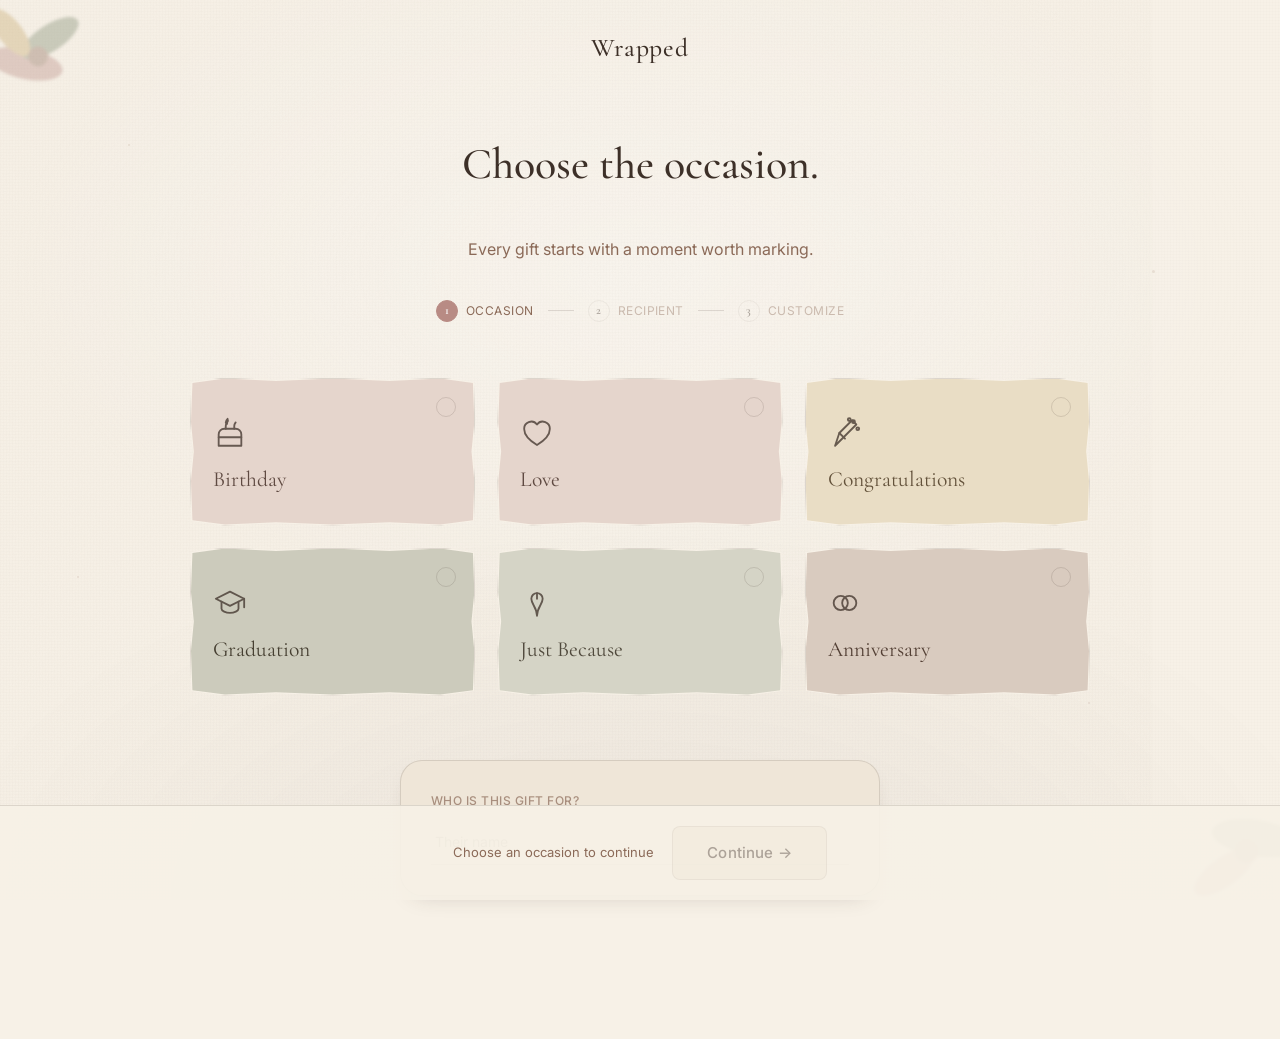
==== commit 224f2369: "Add files via upload" ====
--- a/create-gift.html
+++ b/create-gift.html
@@ -1,157 +1,161 @@
-<!DOCTYPE html>
-<html lang="en">
-<head>
-<meta charset="UTF-8" />
-<meta name="viewport" content="width=device-width, initial-scale=1.0" />
-<title>Create a Gift — Wrapped</title>
-<meta name="description" content="Choose an occasion and start building a personalized digital gift on Wrapped." />
-
-<link rel="preconnect" href="https://fonts.googleapis.com">
-<link href="https://fonts.googleapis.com/css2?family=Playfair+Display:ital,wght@0,500;0,600;0,700;1,500&family=Inter:wght@400;500;600;700&display=swap" rel="stylesheet">
-<link rel="stylesheet" href="style.css">
-</head>
-
-<body>
-
-<!-- ============ NAVBAR (identical to index.html) ============ -->
-<header class="navbar" id="navbar">
-  <div class="navbar-inner">
-    <a href="index.html" class="logo font-serif"><span>🎁</span><span>Wrapped</span></a>
-
-    <nav class="nav-links">
-      <a href="index.html">Home</a>
-      <a href="#">Templates</a>
-      <a href="#">Gallery</a>
-      <a href="#">Pricing</a>
-      <a href="#">About</a>
-    </nav>
-
-    <div class="nav-right">
-      <a href="#">Sign In</a>
-      <a href="create-gift.html" class="btn-primary">Create Gift</a>
-    </div>
-
-    <button class="menu-btn" id="menuBtn" aria-label="Toggle menu">
-      <svg class="icon" viewBox="0 0 24 24"><line x1="3" y1="6" x2="21" y2="6"/><line x1="3" y1="12" x2="21" y2="12"/><line x1="3" y1="18" x2="21" y2="18"/></svg>
-    </button>
-  </div>
-
-  <div class="mobile-menu" id="mobileMenu">
-    <a href="index.html">Home</a>
-    <a href="#">Templates</a>
-    <a href="#">Gallery</a>
-    <a href="#">Pricing</a>
-    <a href="#">About</a>
-    <a href="#">Sign In</a>
-    <a href="create-gift.html" class="btn-primary" style="width:fit-content">Create Gift</a>
-  </div>
-</header>
-
-<main>
-
-  <!-- ============ PAGE HERO ============ -->
-  <section class="page-hero">
-    <div class="hero-bg">
-      <div class="blob" style="top:10%; left:8%; width:180px; height:180px; background:var(--blush); filter:blur(60px); animation-duration:15s;"></div>
-      <div class="blob" style="top:14%; left:80%; width:200px; height:200px; background:var(--lavender); filter:blur(65px); animation-duration:19s;"></div>
-    </div>
-
-    <div class="page-hero-inner reveal">
-      <h1 class="font-serif">Let's put it into words.</h1>
-      <p class="lead opacity-70">Start by choosing what you're celebrating. You can personalize every detail on the next step.</p>
-
-      <!-- Step progress, built for reuse by editor.html / preview.html -->
-      <div class="step-progress">
-        <div class="step active">
-          <span class="dot">1</span> Occasion
-        </div>
-        <span class="connector"></span>
-        <div class="step">
-          <span class="dot">2</span> Recipient
-        </div>
-        <span class="connector"></span>
-        <div class="step">
-          <span class="dot">3</span> Customize
-        </div>
-      </div>
-    </div>
-  </section>
-
-  <!-- ============ OCCASION PICKER ============ -->
-  <!-- No .occ-card exists on index.html to reuse (the homepage has no
-       occasion grid), so this borrows .how-card's rounded/shadow/hover
-       language instead — see .occasion-card in style.css. -->
-  <section class="occasion-picker">
-    <div class="occasion-grid" id="occasionGrid">
-      <button type="button" class="reveal occasion-card" data-occasion="Birthday">
-        <div class="occasion-icon" style="background:var(--blush)">🎂</div>
-        <div class="title font-serif">Birthday</div>
-        <span class="check"><svg viewBox="0 0 24 24" fill="none" stroke="currentColor"><polyline points="20 6 9 17 4 12"/></svg></span>
-      </button>
-      <button type="button" class="reveal occasion-card" data-occasion="Love Letter" style="transition-delay:60ms">
-        <div class="occasion-icon" style="background:var(--lavender)">❤️</div>
-        <div class="title font-serif">Love Letter</div>
-        <span class="check"><svg viewBox="0 0 24 24" fill="none" stroke="currentColor"><polyline points="20 6 9 17 4 12"/></svg></span>
-      </button>
-      <button type="button" class="reveal occasion-card" data-occasion="Graduation" style="transition-delay:120ms">
-        <div class="occasion-icon" style="background:var(--sage)">🎓</div>
-        <div class="title font-serif">Graduation</div>
-        <span class="check"><svg viewBox="0 0 24 24" fill="none" stroke="currentColor"><polyline points="20 6 9 17 4 12"/></svg></span>
-      </button>
-      <button type="button" class="reveal occasion-card" data-occasion="Anniversary" style="transition-delay:180ms">
-        <div class="occasion-icon" style="background:var(--gold)">💍</div>
-        <div class="title font-serif">Anniversary</div>
-        <span class="check"><svg viewBox="0 0 24 24" fill="none" stroke="currentColor"><polyline points="20 6 9 17 4 12"/></svg></span>
-      </button>
-      <button type="button" class="reveal occasion-card" data-occasion="Thank You">
-        <div class="occasion-icon" style="background:var(--sage)">🙏</div>
-        <div class="title font-serif">Thank You</div>
-        <span class="check"><svg viewBox="0 0 24 24" fill="none" stroke="currentColor"><polyline points="20 6 9 17 4 12"/></svg></span>
-      </button>
-      <button type="button" class="reveal occasion-card" data-occasion="Long Distance" style="transition-delay:60ms">
-        <div class="occasion-icon" style="background:var(--blush)">✈️</div>
-        <div class="title font-serif">Long Distance</div>
-        <span class="check"><svg viewBox="0 0 24 24" fill="none" stroke="currentColor"><polyline points="20 6 9 17 4 12"/></svg></span>
-      </button>
-      <button type="button" class="reveal occasion-card" data-occasion="Wedding" style="transition-delay:120ms">
-        <div class="occasion-icon" style="background:var(--lavender)">👰</div>
-        <div class="title font-serif">Wedding</div>
-        <span class="check"><svg viewBox="0 0 24 24" fill="none" stroke="currentColor"><polyline points="20 6 9 17 4 12"/></svg></span>
-      </button>
-      <button type="button" class="reveal occasion-card" data-occasion="Just Because" style="transition-delay:180ms">
-        <div class="occasion-icon" style="background:var(--gold)">🌸</div>
-        <div class="title font-serif">Just Because</div>
-        <span class="check"><svg viewBox="0 0 24 24" fill="none" stroke="currentColor"><polyline points="20 6 9 17 4 12"/></svg></span>
-      </button>
-    </div>
-  </section>
-
-  <!-- ============ RECIPIENT ============ -->
-  <section style="padding: 0 24px 48px;">
-    <div class="recipient-card reveal">
-      <label for="recipientName">Who is this gift for?</label>
-      <input type="text" id="recipientName" name="recipientName" placeholder="e.g. Rhythm" autocomplete="off">
-    </div>
-  </section>
-
-  <!-- ============ STICKY CONTINUE BAR ============ -->
-  <div class="continue-bar">
-    <span class="selection-hint" id="selectionHint">Choose an occasion to continue</span>
-    <!-- Points to the writing studio (editor.html), the next step of the flow -->
-    <a href="editor.html" class="btn-hero" id="continueBtn" aria-disabled="true">Start Preparing the Gift Card →</a>
-  </div>
-
-</main>
-
-<!-- ============ FOOTER (identical to index.html) ============ -->
-<footer class="footer">
-  <div class="footer-inner">
-    <div class="logo font-serif" style="font-size:1.25rem"><span>🎁</span><span>Wrapped</span></div>
-    <div class="footer-copy">© <span id="year"></span> Wrapped. Made with care.</div>
-  </div>
-</footer>
-
-<script src="script.js"></script>
-<script src="create-gift.js"></script>
-</body>
-</html>
+<!DOCTYPE html>
+<html lang="en">
+<head>
+<meta charset="UTF-8" />
+<meta name="viewport" content="width=device-width, initial-scale=1.0" />
+<title>Choose an Occasion — Wrapped</title>
+<meta name="description" content="Choose an occasion and begin writing a personalized keepsake on Wrapped." />
+
+<link rel="preconnect" href="https://fonts.googleapis.com">
+<link href="https://fonts.googleapis.com/css2?family=Cormorant+Garamond:ital,wght@0,500;0,600;1,500&family=Parisienne&family=Inter:wght@400;500;600&display=swap" rel="stylesheet">
+<link rel="stylesheet" href="design-system.css">
+</head>
+
+<body>
+
+  <!-- ============ AMBIENT TEXTURE (shared across every page) ============ -->
+  <div class="ambient-texture" aria-hidden="true">
+    <div class="light-wash"></div>
+    <svg class="grain" width="100%" height="100%">
+      <filter id="grainFilter">
+        <feTurbulence type="fractalNoise" baseFrequency="0.85" numOctaves="2" stitchTiles="stitch"></feTurbulence>
+        <feColorMatrix type="matrix" values="0 0 0 0 0.24  0 0 0 0 0.19  0 0 0 0 0.16  0 0 0 0.9 0"></feColorMatrix>
+      </filter>
+      <rect width="100%" height="100%" filter="url(#grainFilter)"></rect>
+    </svg>
+    <div class="linen"></div>
+    <svg class="corner-floral top-left" viewBox="0 0 200 200" fill="none">
+      <g opacity="0.8">
+        <ellipse cx="70" cy="90" rx="34" ry="14" fill="#B88B84" transform="rotate(20 70 90)"/>
+        <ellipse cx="95" cy="70" rx="30" ry="12" fill="#7D8A70" transform="rotate(-25 95 70)"/>
+        <ellipse cx="60" cy="60" rx="26" ry="11" fill="#C6A86D" transform="rotate(60 60 60)"/>
+        <circle cx="82" cy="85" r="9" fill="#8B6A58"/>
+      </g>
+    </svg>
+    <svg class="corner-floral bottom-right" viewBox="0 0 200 200" fill="none">
+      <g opacity="0.8">
+        <ellipse cx="70" cy="90" rx="38" ry="15" fill="#7D8A70" transform="rotate(15 70 90)"/>
+        <ellipse cx="100" cy="65" rx="30" ry="12" fill="#B88B84" transform="rotate(-30 100 65)"/>
+        <circle cx="80" cy="80" r="10" fill="#8B6A58"/>
+      </g>
+    </svg>
+    <span class="dust-mote" style="top:16%; left:10%; width:2px; height:2px; animation-duration:28s;"></span>
+    <span class="dust-mote" style="top:30%; left:90%; width:3px; height:3px; animation-duration:33s; animation-delay:3s;"></span>
+    <span class="dust-mote" style="top:64%; left:6%; width:2px; height:2px; animation-duration:31s; animation-delay:6s;"></span>
+    <span class="dust-mote" style="top:78%; left:85%; width:2px; height:2px; animation-duration:29s; animation-delay:2s;"></span>
+  </div>
+
+  <!-- ============ NAV — wordmark only ============ -->
+  <header class="site-nav">
+    <a href="index.html" class="wordmark-link">Wrapped</a>
+  </header>
+
+  <main>
+
+    <!-- ============ PAGE HERO ============ -->
+    <section class="page-hero">
+      <div class="page-hero-inner fade-rise d1">
+        <h1>Choose the occasion.</h1>
+        <p class="lead">Every gift starts with a moment worth marking.</p>
+
+        <div class="step-progress">
+          <div class="step active"><span class="dot">1</span> Occasion</div>
+          <span class="connector"></span>
+          <div class="step"><span class="dot">2</span> Recipient</div>
+          <span class="connector"></span>
+          <div class="step"><span class="dot">3</span> Customize</div>
+        </div>
+      </div>
+    </section>
+
+    <!-- ============ OCCASION PICKER — a stationery collection, not app cards ============ -->
+    <section class="occasion-picker" aria-label="Choose an occasion">
+      <div class="occasion-grid" id="occasionGrid">
+
+        <button type="button" class="stationery-card fade-rise d2" data-occasion="Birthday">
+          <div class="wash" style="background:var(--rose)"></div>
+          <svg class="mark" viewBox="0 0 24 24" fill="none" stroke="currentColor" stroke-width="1.3" stroke-linecap="round" stroke-linejoin="round">
+            <path d="M4 21h16v-8a4 4 0 0 0-4-4H8a4 4 0 0 0-4 4z"/>
+            <path d="M9 9V7c0-1 .5-1.8 1-2.5C10.6 3.6 10.8 3 10.3 2c-.6.6-1.3 1.7-1.3 2.5 0 .6.4 1 1 1"/>
+            <path d="M15 9V7c0-1 .5-1.8 1-2.5"/>
+            <line x1="4" y1="15" x2="20" y2="15"/>
+          </svg>
+          <div class="title">Birthday</div>
+          <span class="check"><svg viewBox="0 0 24 24" fill="none" stroke="currentColor"><polyline points="20 6 9 17 4 12"/></svg></span>
+        </button>
+
+        <button type="button" class="stationery-card fade-rise d2" data-occasion="Love" style="transition-delay:.05s">
+          <div class="wash" style="background:var(--rose)"></div>
+          <svg class="mark" viewBox="0 0 24 24" fill="none" stroke="currentColor" stroke-width="1.3" stroke-linecap="round" stroke-linejoin="round">
+            <path d="M12 20.5c-4.8-3-9-6.6-9-11A5 5 0 0 1 12 6a5 5 0 0 1 9 3.5c0 4.4-4.2 8-9 11z"/>
+          </svg>
+          <div class="title">Love</div>
+          <span class="check"><svg viewBox="0 0 24 24" fill="none" stroke="currentColor"><polyline points="20 6 9 17 4 12"/></svg></span>
+        </button>
+
+        <button type="button" class="stationery-card fade-rise d2" data-occasion="Congratulations" style="transition-delay:.1s">
+          <div class="wash" style="background:var(--gold)"></div>
+          <svg class="mark" viewBox="0 0 24 24" fill="none" stroke="currentColor" stroke-width="1.3" stroke-linecap="round" stroke-linejoin="round">
+            <path d="M5 21l3-9 9-9 3 3-9 9z"/>
+            <path d="M8 12l4 4"/>
+            <circle cx="18" cy="4" r="1"/>
+            <circle cx="21" cy="9" r="1"/>
+            <circle cx="15" cy="2.5" r="1"/>
+          </svg>
+          <div class="title">Congratulations</div>
+          <span class="check"><svg viewBox="0 0 24 24" fill="none" stroke="currentColor"><polyline points="20 6 9 17 4 12"/></svg></span>
+        </button>
+
+        <button type="button" class="stationery-card fade-rise d3" data-occasion="Graduation">
+          <div class="wash" style="background:var(--olive)"></div>
+          <svg class="mark" viewBox="0 0 24 24" fill="none" stroke="currentColor" stroke-width="1.3" stroke-linecap="round" stroke-linejoin="round">
+            <path d="M2 9l10-5 10 5-10 5z"/>
+            <path d="M6 11v5c0 1.5 3 3 6 3s6-1.5 6-3v-5"/>
+            <path d="M22 9v6"/>
+          </svg>
+          <div class="title">Graduation</div>
+          <span class="check"><svg viewBox="0 0 24 24" fill="none" stroke="currentColor"><polyline points="20 6 9 17 4 12"/></svg></span>
+        </button>
+
+        <button type="button" class="stationery-card fade-rise d3" data-occasion="Just Because" style="transition-delay:.05s">
+          <div class="wash" style="background:var(--sage)"></div>
+          <svg class="mark" viewBox="0 0 24 24" fill="none" stroke="currentColor" stroke-width="1.3" stroke-linecap="round" stroke-linejoin="round">
+            <path d="M12 21c0-6-4-8-4-12a4 4 0 0 1 8 0c0 4-4 6-4 12z"/>
+            <path d="M12 9V5"/>
+          </svg>
+          <div class="title">Just Because</div>
+          <span class="check"><svg viewBox="0 0 24 24" fill="none" stroke="currentColor"><polyline points="20 6 9 17 4 12"/></svg></span>
+        </button>
+
+        <button type="button" class="stationery-card fade-rise d3" data-occasion="Anniversary" style="transition-delay:.1s">
+          <div class="wash" style="background:var(--mocha)"></div>
+          <svg class="mark" viewBox="0 0 24 24" fill="none" stroke="currentColor" stroke-width="1.3" stroke-linecap="round" stroke-linejoin="round">
+            <circle cx="9" cy="12" r="5"/>
+            <circle cx="15" cy="12" r="5"/>
+          </svg>
+          <div class="title">Anniversary</div>
+          <span class="check"><svg viewBox="0 0 24 24" fill="none" stroke="currentColor"><polyline points="20 6 9 17 4 12"/></svg></span>
+        </button>
+
+      </div>
+    </section>
+
+    <!-- ============ RECIPIENT ============ -->
+    <section class="recipient-section">
+      <div class="recipient-card paper-card fade-rise d4">
+        <label class="field-label" for="recipientName">Who is this gift for?</label>
+        <input type="text" class="field-input" id="recipientName" name="recipientName" placeholder="Their name" autocomplete="off">
+      </div>
+    </section>
+
+    <!-- ============ STICKY CONTINUE BAR ============ -->
+    <div class="continue-bar">
+      <span class="hint" id="selectionHint">Choose an occasion to continue</span>
+      <a href="editor.html" class="btn btn-primary" id="continueBtn" aria-disabled="true">Continue →</a>
+    </div>
+
+  </main>
+
+<script src="create-gift.js"></script>
+</body>
+</html>
--- a/design-system.css
+++ b/design-system.css
@@ -0,0 +1,549 @@
+/* ==========================================================================
+   WRAPPED — UNIFIED DESIGN SYSTEM
+   One stylesheet, shared by every page (index.html, create-gift.html,
+   editor.html, and anything built after). This replaces the earlier
+   glassmorphism/pastel style.css and the standalone home.css — the whole
+   point of this pass is that no page should ever diverge visually again.
+
+   Sections:
+     1. Tokens
+     2. Base / reset
+     3. Ambient texture (grain, linen, corner florals, dust) — reusable shell
+     4. Typography helpers
+     5. Navigation (minimal, wordmark-only)
+     6. Buttons
+     7. Inputs
+     8. Cards & shadows
+     9. Animations
+    10. Homepage hero
+    11. Page hero + step progress (create-gift.html, editor.html)
+    12. Occasion "stationery" picker (create-gift.html)
+    13. Recipient card + continue bar
+    14. Writing studio (editor.html): toolbar, diary paper, side panel
+    15. Wrap-up modal (envelope + seal)
+    16. Responsive
+   ========================================================================== */
+
+/* ---------- 1. Tokens ---------- */
+:root {
+  --paper: #F7F1E7;      /* Warm Paper */
+  --cream: #EFE6D8;      /* Cream */
+  --mocha: #8B6A58;      /* Mocha */
+  --espresso: #3D3028;   /* Espresso */
+  --sage: #7D8A70;       /* Muted Sage */
+  --olive: #5E684D;      /* Olive */
+  --rose: #B88B84;       /* Dusty Rose */
+  --gold: #C6A86D;       /* Muted Gold */
+
+  --radius-sm: 8px;
+  --radius-md: 14px;
+  --radius-lg: 22px;
+
+  --shadow-soft: 0 10px 24px -14px rgba(61,48,40,0.28);
+  --shadow-lifted: 0 16px 32px -14px rgba(61,48,40,0.36);
+  --hairline: rgba(61,48,40,0.14);
+}
+
+/* ---------- 2. Base / reset ---------- */
+* { box-sizing: border-box; }
+html { scroll-behavior: smooth; }
+body {
+  margin: 0;
+  min-height: 100vh;
+  background: var(--paper);
+  color: var(--espresso);
+  font-family: 'Inter', sans-serif;
+  line-height: 1.6;
+  -webkit-font-smoothing: antialiased;
+  overflow-x: hidden;
+}
+a { color: inherit; text-decoration: none; }
+button { font-family: inherit; border: none; background: none; cursor: pointer; color: inherit; }
+img, svg { display: block; }
+h1, h2, h3, .font-display { font-family: 'Cormorant Garamond', serif; font-weight: 500; }
+.font-script { font-family: 'Parisienne', cursive; }
+.opacity-70 { opacity: .7; }
+.opacity-60 { opacity: .6; }
+.opacity-50 { opacity: .5; }
+
+/* ---------- 3. Ambient texture ---------- */
+/* A fixed full-viewport shell reused on every page for the same quiet
+   atmosphere: soft light wash, fine grain, faded linen, drifting dust. */
+.ambient-texture {
+  position: fixed; inset: 0; z-index: 0; pointer-events: none; overflow: hidden;
+}
+.ambient-texture .light-wash {
+  position: absolute; inset: 0;
+  background:
+    radial-gradient(ellipse 70% 55% at 50% 30%, rgba(255,255,255,0.3), transparent 70%),
+    radial-gradient(ellipse 80% 60% at 50% 100%, rgba(61,48,40,0.05), transparent 70%);
+}
+.ambient-texture .grain { position: absolute; inset: -10%; opacity: .03; mix-blend-mode: multiply; }
+.ambient-texture .linen {
+  position: absolute; inset: 0; opacity: .5;
+  background-image:
+    repeating-linear-gradient(90deg, rgba(61,48,40,0.02) 0 1px, transparent 1px 3px),
+    repeating-linear-gradient(0deg, rgba(61,48,40,0.02) 0 1px, transparent 1px 3px);
+}
+.corner-floral { position: absolute; opacity: .45; filter: blur(1.5px); }
+.corner-floral.top-left { top: -40px; left: -50px; width: 220px; height: 220px; transform: rotate(-8deg); }
+.corner-floral.bottom-right { bottom: -50px; right: -60px; width: 240px; height: 240px; transform: rotate(174deg); }
+
+.dust-mote {
+  position: absolute; border-radius: 50%; background: var(--mocha);
+  opacity: .14; animation: driftDust linear infinite;
+}
+@keyframes driftDust {
+  0%, 100% { transform: translate(0,0); opacity: .14; }
+  50% { transform: translate(6px,-18px); opacity: .22; }
+}
+
+@media (prefers-reduced-motion: reduce) {
+  .dust-mote { animation: none; }
+}
+
+/* ---------- 4. Typography helpers ---------- */
+.eyebrow-script {
+  font-family: 'Parisienne', cursive; font-size: 1.05rem; color: var(--rose); opacity: .85;
+}
+.section-kicker {
+  font-size: 12px; font-weight: 500; text-transform: uppercase; letter-spacing: .08em;
+  color: var(--mocha); opacity: .65;
+}
+
+/* ---------- 5. Navigation ---------- */
+/* Deliberately minimal: the wordmark, nothing else. Present on every page
+   except the homepage itself (which has no chrome at all). */
+.site-nav {
+  position: relative; z-index: 10;
+  display: flex; align-items: center; justify-content: center;
+  padding: 28px 24px 0;
+}
+.site-nav .wordmark-link {
+  font-family: 'Cormorant Garamond', serif; font-weight: 500;
+  font-size: 1.6rem; letter-spacing: .03em; color: var(--espresso);
+}
+
+/* ---------- 6. Buttons ---------- */
+.btn {
+  display: inline-block; padding: 14px 34px; border-radius: var(--radius-sm);
+  font-family: 'Inter', sans-serif; font-size: 15px; font-weight: 500; letter-spacing: .01em;
+  transition: transform .4s cubic-bezier(.22,.61,.36,1), box-shadow .4s ease, background .3s ease;
+}
+.btn-primary {
+  background: var(--cream); color: var(--espresso);
+  border: 1px solid var(--hairline);
+  box-shadow: var(--shadow-soft);
+}
+.btn-primary:hover { transform: translateY(-3px); box-shadow: var(--shadow-lifted); background: #F1E8DA; }
+.btn-primary:active { transform: translateY(-1px); }
+
+.btn-quiet {
+  background: transparent; color: var(--mocha);
+  border: 1px solid var(--hairline);
+}
+.btn-quiet:hover { background: rgba(61,48,40,0.04); }
+
+.btn[aria-disabled="true"] {
+  opacity: .4; cursor: not-allowed; transform: none !important; box-shadow: none !important;
+}
+
+/* ---------- 7. Inputs ---------- */
+.field-label {
+  display: block; font-size: 12px; font-weight: 500; letter-spacing: .04em;
+  text-transform: uppercase; color: var(--mocha); opacity: .7; margin-bottom: 10px;
+}
+.field-input {
+  width: 100%; padding: 12px 4px; font-size: 16px; font-family: 'Cormorant Garamond', serif;
+  background: transparent; border: none; border-bottom: 1px solid var(--hairline);
+  color: var(--espresso); transition: border-color .3s ease;
+}
+.field-input::placeholder { color: rgba(61,48,40,0.35); font-family: 'Inter', sans-serif; font-size: 14px; }
+.field-input:focus { outline: none; border-bottom-color: var(--rose); }
+
+/* ---------- 8. Cards & shadows ---------- */
+.paper-card {
+  background: var(--cream);
+  border: 1px solid var(--hairline);
+  border-radius: var(--radius-lg);
+  box-shadow: var(--shadow-soft);
+}
+
+/* ---------- 9. Animations ---------- */
+.fade-rise {
+  opacity: 0; transform: translateY(16px);
+  animation: fadeRise 1.1s cubic-bezier(.22,.61,.36,1) forwards;
+}
+.fade-rise.d1 { animation-delay: .1s; }
+.fade-rise.d2 { animation-delay: .3s; }
+.fade-rise.d3 { animation-delay: .5s; }
+.fade-rise.d4 { animation-delay: .7s; }
+@keyframes fadeRise { to { opacity: 1; transform: translateY(0); } }
+
+@media (prefers-reduced-motion: reduce) {
+  .fade-rise { animation: none; opacity: 1; transform: none; }
+}
+
+/* ---------- 10. Homepage hero ---------- */
+.home-hero {
+  position: relative; z-index: 2; min-height: 100vh;
+  display: flex; flex-direction: column; align-items: center; justify-content: center;
+  text-align: center; padding: 48px 24px;
+}
+.home-hero .wordmark-wrap { position: relative; margin-bottom: 6px; }
+.home-hero .wordmark {
+  font-size: clamp(2.75rem, 7vw, 4.5rem); letter-spacing: .04em; line-height: 1; color: var(--espresso);
+}
+.home-hero .accent-script { display: block; margin-top: 10px; }
+.home-hero .tagline {
+  font-style: italic; font-size: clamp(1.5rem, 3.4vw, 2.2rem);
+  margin-top: 40px; max-width: 680px; line-height: 1.35; color: var(--espresso);
+}
+.home-hero .description {
+  font-size: 1.02rem; line-height: 1.75; color: var(--mocha); max-width: 440px; margin-top: 22px;
+}
+.washi-tape {
+  position: absolute; top: -14px; left: 50%; width: 108px; height: 26px;
+  transform: translateX(-50%) rotate(-3deg);
+  background: linear-gradient(90deg, rgba(184,139,132,0.55), rgba(198,168,109,0.5));
+  opacity: .6; z-index: -1;
+}
+.washi-tape::before {
+  content: ''; position: absolute; inset: 0;
+  background-image: repeating-linear-gradient(-45deg, rgba(255,255,255,0.25) 0 4px, transparent 4px 8px);
+}
+.stitched-divider { width: 74px; height: 10px; margin: 34px auto 0; opacity: .55; }
+.wax-seal-corner { position: absolute; bottom: 40px; right: 46px; width: 46px; height: 46px; opacity: .5; }
+.btn-begin { margin-top: 44px; }
+@media (max-width: 640px) { .wax-seal-corner { display: none; } }
+
+/* ---------- 11. Page hero + step progress ---------- */
+.page-hero {
+  position: relative; z-index: 2; padding: 24px 24px 48px; text-align: center;
+}
+.page-hero-inner { max-width: 640px; margin: 0 auto; }
+.page-hero h1 { font-size: clamp(2rem, 5vw, 2.75rem); color: var(--espresso); }
+.page-hero .lead { margin-top: 16px; font-size: 1rem; color: var(--mocha); line-height: 1.7; }
+
+.step-progress {
+  display: flex; align-items: center; justify-content: center; gap: 14px;
+  margin-top: 36px; flex-wrap: wrap;
+}
+.step-progress .step {
+  display: flex; align-items: center; gap: 8px;
+  font-size: 12px; letter-spacing: .04em; text-transform: uppercase;
+  color: var(--mocha); opacity: .4;
+}
+.step-progress .step.active,
+.step-progress .step.done { opacity: 1; }
+.step-progress .step .dot {
+  width: 22px; height: 22px; border-radius: 50%;
+  display: flex; align-items: center; justify-content: center;
+  font-family: 'Cormorant Garamond', serif; font-size: 12px; font-weight: 600;
+  border: 1px solid var(--hairline); color: var(--espresso);
+}
+.step-progress .step.active .dot { background: var(--rose); border-color: var(--rose); color: #fff; }
+.step-progress .step.done .dot { background: var(--sage); border-color: var(--sage); color: #fff; }
+.step-progress .connector { width: 26px; height: 1px; background: var(--hairline); }
+
+/* ---------- 12. Occasion "stationery" picker ---------- */
+.occasion-picker { position: relative; z-index: 2; padding: 8px 24px 64px; }
+.occasion-grid {
+  max-width: 900px; margin: 0 auto; display: grid;
+  grid-template-columns: repeat(3, 1fr); gap: 22px;
+}
+@media (max-width: 760px) { .occasion-grid { grid-template-columns: repeat(2, 1fr); } }
+@media (max-width: 480px) { .occasion-grid { grid-template-columns: 1fr; } }
+
+.stationery-card {
+  position: relative; text-align: left; width: 100%;
+  padding: 26px 22px 22px; min-height: 148px;
+  background: var(--paper);
+  border: 1px solid var(--hairline);
+  box-shadow: var(--shadow-soft);
+  transition: transform .35s cubic-bezier(.22,.61,.36,1), box-shadow .35s ease;
+  clip-path: polygon(
+    0.5% 3%, 12% 0%, 30% 1.6%, 50% 0%, 70% 1.6%, 88% 0%, 99.5% 3%,
+    100% 30%, 99% 50%, 100% 70%, 99.5% 97%,
+    88% 100%, 70% 98.4%, 50% 100%, 30% 98.4%, 12% 100%, 0.5% 97%,
+    0% 70%, 1% 50%, 0% 30%
+  );
+}
+.stationery-card:hover { transform: translateY(-5px); box-shadow: var(--shadow-lifted); }
+.stationery-card.selected { box-shadow: 0 0 0 1.5px var(--espresso), var(--shadow-lifted); }
+
+.stationery-card .wash {
+  position: absolute; inset: 0; opacity: .28; pointer-events: none;
+  clip-path: inherit;
+}
+.stationery-card .mark {
+  width: 34px; height: 34px; margin-bottom: 16px;
+  color: var(--espresso); opacity: .75;
+}
+.stationery-card .title {
+  font-family: 'Cormorant Garamond', serif; font-size: 1.35rem; color: var(--espresso);
+}
+.stationery-card .check {
+  position: absolute; top: 18px; right: 18px;
+  width: 20px; height: 20px; border-radius: 50%;
+  border: 1px solid var(--hairline);
+  display: flex; align-items: center; justify-content: center;
+  transition: background .2s ease, border-color .2s ease;
+}
+.stationery-card.selected .check { background: var(--espresso); border-color: var(--espresso); }
+.stationery-card .check svg { display: none; width: 10px; height: 10px; stroke: var(--paper); stroke-width: 3; }
+.stationery-card.selected .check svg { display: block; }
+
+/* ---------- 13. Recipient card + continue bar ---------- */
+.recipient-section { position: relative; z-index: 2; padding: 0 24px 48px; }
+.recipient-card { max-width: 480px; margin: 0 auto; padding: 30px; text-align: left; }
+
+.continue-bar {
+  position: sticky; bottom: 0; left: 0; right: 0; z-index: 40;
+  display: flex; align-items: center; justify-content: center; gap: 18px;
+  padding: 20px 24px;
+  background: rgba(247,241,231,0.92);
+  border-top: 1px solid var(--hairline);
+}
+.continue-bar .hint { font-size: 13px; color: var(--mocha); }
+
+/* ---------- 14. Writing studio (editor.html) ---------- */
+.studio { position: relative; z-index: 2; padding: 8px 24px 0; min-height: 60vh; }
+
+.editor-toolbar {
+  max-width: 860px; margin: 0 auto 26px;
+  display: flex; flex-wrap: wrap; align-items: center; gap: 6px;
+  padding: 8px 12px; border-radius: var(--radius-md);
+  background: var(--cream); border: 1px solid var(--hairline); box-shadow: var(--shadow-soft);
+  position: relative; z-index: 15;
+}
+.toolbar-group { display: flex; align-items: center; gap: 4px; padding: 0 6px; }
+.toolbar-divider { width: 1px; height: 20px; background: var(--hairline); flex-shrink: 0; }
+.toolbar-btn {
+  display: flex; align-items: center; justify-content: center;
+  width: 32px; height: 32px; border-radius: var(--radius-sm); color: var(--mocha);
+  transition: background .2s ease;
+}
+.toolbar-btn:hover { background: rgba(61,48,40,0.06); }
+.toolbar-btn.active { background: var(--rose); color: #fff; }
+.toolbar-select {
+  font-family: 'Inter', sans-serif; font-size: 13px; font-weight: 500; color: var(--mocha);
+  background: transparent; border: none; padding: 6px 2px; cursor: pointer;
+}
+.toolbar-select:focus { outline: none; }
+.toolbar-label { font-size: 10px; font-weight: 600; text-transform: uppercase; letter-spacing: .05em; color: var(--mocha); opacity: .55; }
+
+.sticker-popover {
+  position: absolute; top: calc(100% + 10px); left: 50%; transform: translateX(-50%);
+  display: none; grid-template-columns: repeat(4, 1fr); gap: 4px; width: 176px;
+  padding: 10px; border-radius: var(--radius-md);
+  background: var(--paper); border: 1px solid var(--hairline); box-shadow: var(--shadow-lifted);
+  z-index: 20;
+}
+.sticker-popover.open { display: grid; }
+.sticker-popover button {
+  display: flex; align-items: center; justify-content: center;
+  padding: 8px; border-radius: var(--radius-sm); color: var(--espresso);
+  transition: background .2s ease;
+}
+.sticker-popover button:hover { background: rgba(61,48,40,0.06); }
+.sticker-popover svg { width: 18px; height: 18px; }
+.toolbar-btn-wrap { position: relative; }
+
+.studio-layout {
+  position: relative; z-index: 2; max-width: 1100px; margin: 0 auto; padding-bottom: 48px;
+  display: grid; grid-template-columns: 1fr 300px; gap: 30px; align-items: start;
+}
+@media (max-width: 940px) { .studio-layout { grid-template-columns: 1fr; } }
+
+.paper-stage { display: flex; justify-content: center; }
+.diary-paper {
+  position: relative; width: 100%; max-width: 600px; min-height: 560px;
+  padding: 54px 46px 68px;
+  background: var(--paper);
+  background-image: repeating-linear-gradient(var(--paper) 0 27px, rgba(61,48,40,0.06) 27px 28px);
+  filter: drop-shadow(0 26px 40px rgba(61,48,40,0.2));
+  clip-path: polygon(
+    1% 2%, 8% 0%, 19% 1.5%, 31% 0%, 44% 1%, 57% 0%, 69% 1.5%, 82% 0%, 94% 1%, 100% 2.5%,
+    99% 18%, 100% 34%, 99% 50%, 100% 66%, 99% 82%, 100% 97.5%,
+    92% 100%, 80% 98.7%, 68% 100%, 55% 99%, 42% 100%, 30% 98.7%, 18% 100%, 6% 99%, 0% 97.5%,
+    1% 82%, 0% 66%, 1% 50%, 0% 34%, 1% 18%
+  );
+  transition: background-color .4s ease;
+}
+.diary-paper[data-theme="romantic"] { background-color: #FBEFEC; }
+.diary-paper[data-theme="celebration"] { background-color: #FBF3E3; }
+.diary-paper[data-theme="minimal"] { background-color: #FCFAF6; background-image: none; }
+
+.paperclip { position: absolute; top: -16px; left: 44px; width: 30px; height: 48px; transform: rotate(-8deg); opacity: .8; z-index: 3; }
+
+.dear-line { display: flex; align-items: baseline; gap: 8px; font-size: 1.65rem; color: var(--espresso); margin-bottom: 18px; }
+.dear-line span.static { font-family: 'Cormorant Garamond', serif; font-style: italic; }
+#recipientNameField {
+  font-family: 'Cormorant Garamond', serif; font-style: italic; font-size: 1.65rem; color: var(--espresso);
+  background: transparent; border: none; border-bottom: 1px dashed var(--hairline);
+  min-width: 130px; flex: 1; padding: 0 2px 2px;
+}
+#recipientNameField:focus { outline: none; border-color: var(--rose); }
+
+.message-area {
+  width: 100%; min-height: 300px; resize: vertical;
+  font-family: 'Cormorant Garamond', serif; font-size: 1.4rem; font-style: italic; line-height: 1.85;
+  color: var(--espresso); background: transparent; border: none; text-align: left;
+}
+.message-area::placeholder { color: rgba(61,48,40,0.35); }
+.message-area:focus { outline: none; }
+.message-area.font-modern { font-family: 'Inter', sans-serif; font-style: normal; }
+.dear-line.font-modern #recipientNameField, .dear-line.font-modern span.static { font-family: 'Inter', sans-serif; font-style: normal; }
+.message-area.size-small { font-size: 1.1rem; }
+.message-area.size-medium { font-size: 1.4rem; }
+.message-area.size-large { font-size: 1.75rem; }
+
+.photo-slot {
+  margin-top: 22px; width: 150px; height: 176px;
+  padding: 10px 10px 30px;
+  border-radius: 2px;
+  background: #FFFDF9;
+  border: 1px solid rgba(61,48,40,0.08);
+  display: flex; flex-direction: column; align-items: center; justify-content: center; gap: 6px;
+  cursor: pointer; overflow: hidden; transition: transform .3s ease, box-shadow .3s ease;
+  box-shadow: var(--shadow-soft);
+  transform: rotate(-3deg);
+  position: relative;
+}
+.photo-slot::before {
+  content: '';
+  position: absolute; top: -8px; left: 50%; transform: translateX(-50%) rotate(-4deg);
+  width: 46px; height: 16px;
+  background: rgba(198,168,109,0.35);
+}
+.photo-slot:hover { transform: rotate(-3deg) translateY(-3px); box-shadow: var(--shadow-lifted); }
+.photo-slot span { font-size: 11px; color: var(--mocha); text-align: center; padding: 0 8px; }
+.photo-slot img { width: 100%; height: 100%; object-fit: cover; border-radius: 1px; }
+
+.signature-preview {
+  position: absolute; bottom: 34px; right: 46px;
+  font-family: 'Parisienne', cursive; font-size: 1.55rem; color: var(--espresso);
+  opacity: 0; transition: opacity .3s ease;
+}
+.signature-preview.visible { opacity: .85; }
+
+.sticker-layer { position: absolute; inset: 0; pointer-events: none; }
+.placed-sticker {
+  position: absolute; cursor: grab; pointer-events: auto; user-select: none;
+  transition: transform .15s ease; color: var(--rose);
+  filter: drop-shadow(0 3px 5px rgba(61,48,40,.2));
+}
+.placed-sticker svg { width: 26px; height: 26px; }
+.placed-sticker:active { cursor: grabbing; transform: scale(1.1); }
+
+.side-panel { padding: 26px; text-align: left; }
+.side-panel h2 { font-size: 1.3rem; color: var(--espresso); margin-bottom: 4px; }
+.side-panel > p.subtitle { font-size: 13px; color: var(--mocha); margin-bottom: 22px; }
+
+.panel-section { margin-bottom: 24px; }
+.panel-section:last-child { margin-bottom: 0; }
+.panel-section h3 { font-size: 11px; font-weight: 600; text-transform: uppercase; letter-spacing: .06em; color: var(--mocha); opacity: .6; margin-bottom: 10px; }
+
+.upload-btn {
+  display: flex; align-items: center; gap: 10px; width: 100%;
+  padding: 11px 14px; border-radius: var(--radius-sm);
+  background: rgba(61,48,40,0.05); color: var(--espresso); font-size: 13px; font-weight: 500;
+  transition: background .2s ease;
+}
+.upload-btn:hover { background: rgba(61,48,40,0.09); }
+.upload-btn svg { width: 16px; height: 16px; flex-shrink: 0; }
+
+.swatch-row { display: flex; gap: 10px; flex-wrap: wrap; }
+.swatch { width: 34px; height: 34px; border-radius: var(--radius-sm); cursor: pointer; border: 2px solid transparent; transition: transform .2s ease, border-color .2s ease; }
+.swatch:hover { transform: translateY(-2px); }
+.swatch.selected { border-color: var(--espresso); }
+
+.chip-row { display: flex; gap: 7px; flex-wrap: wrap; }
+.chip {
+  display: flex; align-items: center; gap: 6px;
+  padding: 7px 13px; border-radius: var(--radius-sm); font-size: 12px; font-weight: 500;
+  background: rgba(61,48,40,0.05); color: var(--espresso);
+  transition: background .2s ease;
+}
+.chip:hover { background: rgba(61,48,40,0.09); }
+.chip.selected { background: var(--rose); color: #fff; }
+.chip svg { width: 13px; height: 13px; }
+
+.music-row { display: flex; flex-direction: column; gap: 7px; }
+.music-option {
+  display: flex; align-items: center; gap: 10px; width: 100%;
+  padding: 9px 13px; border-radius: var(--radius-sm);
+  background: rgba(61,48,40,0.05); color: var(--espresso); font-size: 13px; font-weight: 500;
+  transition: background .2s ease;
+}
+.music-option:hover { background: rgba(61,48,40,0.09); }
+.music-option.selected { background: var(--gold); color: #fff; }
+.music-option .note-icon {
+  width: 22px; height: 22px; border-radius: 50%; background: var(--espresso); color: var(--paper);
+  display: flex; align-items: center; justify-content: center; flex-shrink: 0; font-size: 11px;
+}
+.music-option.selected .note-icon { background: rgba(255,255,255,0.3); color: #fff; }
+
+/* ---------- 15. Wrap-up modal ---------- */
+.wrap-bar {
+  position: sticky; bottom: 0; left: 0; right: 0; z-index: 40;
+  display: flex; align-items: center; justify-content: center; gap: 16px;
+  padding: 20px 24px; background: rgba(247,241,231,0.92); border-top: 1px solid var(--hairline);
+}
+.wrap-bar .hint { font-size: 13px; color: var(--mocha); }
+
+.wrap-modal-overlay {
+  position: fixed; inset: 0; z-index: 100; background: rgba(61,48,40,0.5);
+  display: none; align-items: center; justify-content: center; padding: 24px;
+  opacity: 0; transition: opacity .4s ease;
+}
+.wrap-modal-overlay.open { display: flex; }
+.wrap-modal-overlay.visible { opacity: 1; }
+
+.wrap-modal {
+  position: relative; width: 100%; max-width: 400px; text-align: center;
+  padding: 42px 32px 32px; border-radius: var(--radius-lg);
+  box-shadow: 0 40px 70px -20px rgba(0,0,0,0.4);
+  transform: scale(.88) translateY(16px); transition: transform .45s cubic-bezier(.22,.61,.36,1);
+}
+.wrap-modal-overlay.visible .wrap-modal { transform: scale(1) translateY(0); }
+
+.envelope { width: 130px; height: 92px; margin: 0 auto 22px; position: relative; }
+.envelope .body { position: absolute; inset: 0; background: linear-gradient(160deg, var(--rose), var(--gold)); border-radius: 4px; box-shadow: 0 14px 26px -10px rgba(61,48,40,.4); }
+.envelope .flap {
+  position: absolute; top: 0; left: 0; right: 0; height: 50px;
+  background: linear-gradient(160deg, var(--gold), var(--rose));
+  clip-path: polygon(0 0, 50% 60%, 100% 0);
+  transform-origin: top center; animation: flapOpen 1.2s ease .3s both;
+}
+@keyframes flapOpen { 0% { transform: rotateX(0deg); } 60% { transform: rotateX(190deg); } 100% { transform: rotateX(180deg); } }
+.envelope .seal {
+  position: absolute; top: 36px; left: 50%; transform: translateX(-50%);
+  width: 30px; height: 30px; border-radius: 50%; background: var(--espresso); color: var(--paper);
+  display: flex; align-items: center; justify-content: center;
+  box-shadow: 0 6px 12px -4px rgba(0,0,0,.4); animation: sealFade .3s ease .9s both;
+}
+.envelope .seal svg { width: 14px; height: 14px; }
+@keyframes sealFade { from { opacity: 1; } to { opacity: 0; } }
+
+.wrap-modal h3 { font-size: 1.4rem; color: var(--espresso); margin-bottom: 8px; }
+.wrap-modal p.preview-line { font-family: 'Cormorant Garamond', serif; font-style: italic; font-size: 1.25rem; color: var(--espresso); opacity: .85; margin-bottom: 22px; line-height: 1.5; }
+.wrap-modal-actions { display: flex; flex-direction: column; gap: 10px; }
+.wrap-modal-actions .btn { width: 100%; }
+.wrap-modal-close { font-size: 13px; color: var(--mocha); padding: 6px; transition: opacity .2s ease; }
+.wrap-modal-close:hover { opacity: .7; }
+
+/* ---------- 16. Responsive ---------- */
+@media (max-width: 640px) {
+  .diary-paper { padding: 40px 22px 52px; min-height: 460px; }
+  .dear-line, .message-area { font-size: 1.25rem; }
+  .editor-toolbar { justify-content: center; }
+  .toolbar-label { display: none; }
+  .side-panel { padding: 20px; }
+}
+@media (max-width: 480px) {
+  .home-hero .tagline { margin-top: 32px; }
+  .home-hero .description { margin-top: 18px; }
+  .btn-begin { margin-top: 36px; }
+}
